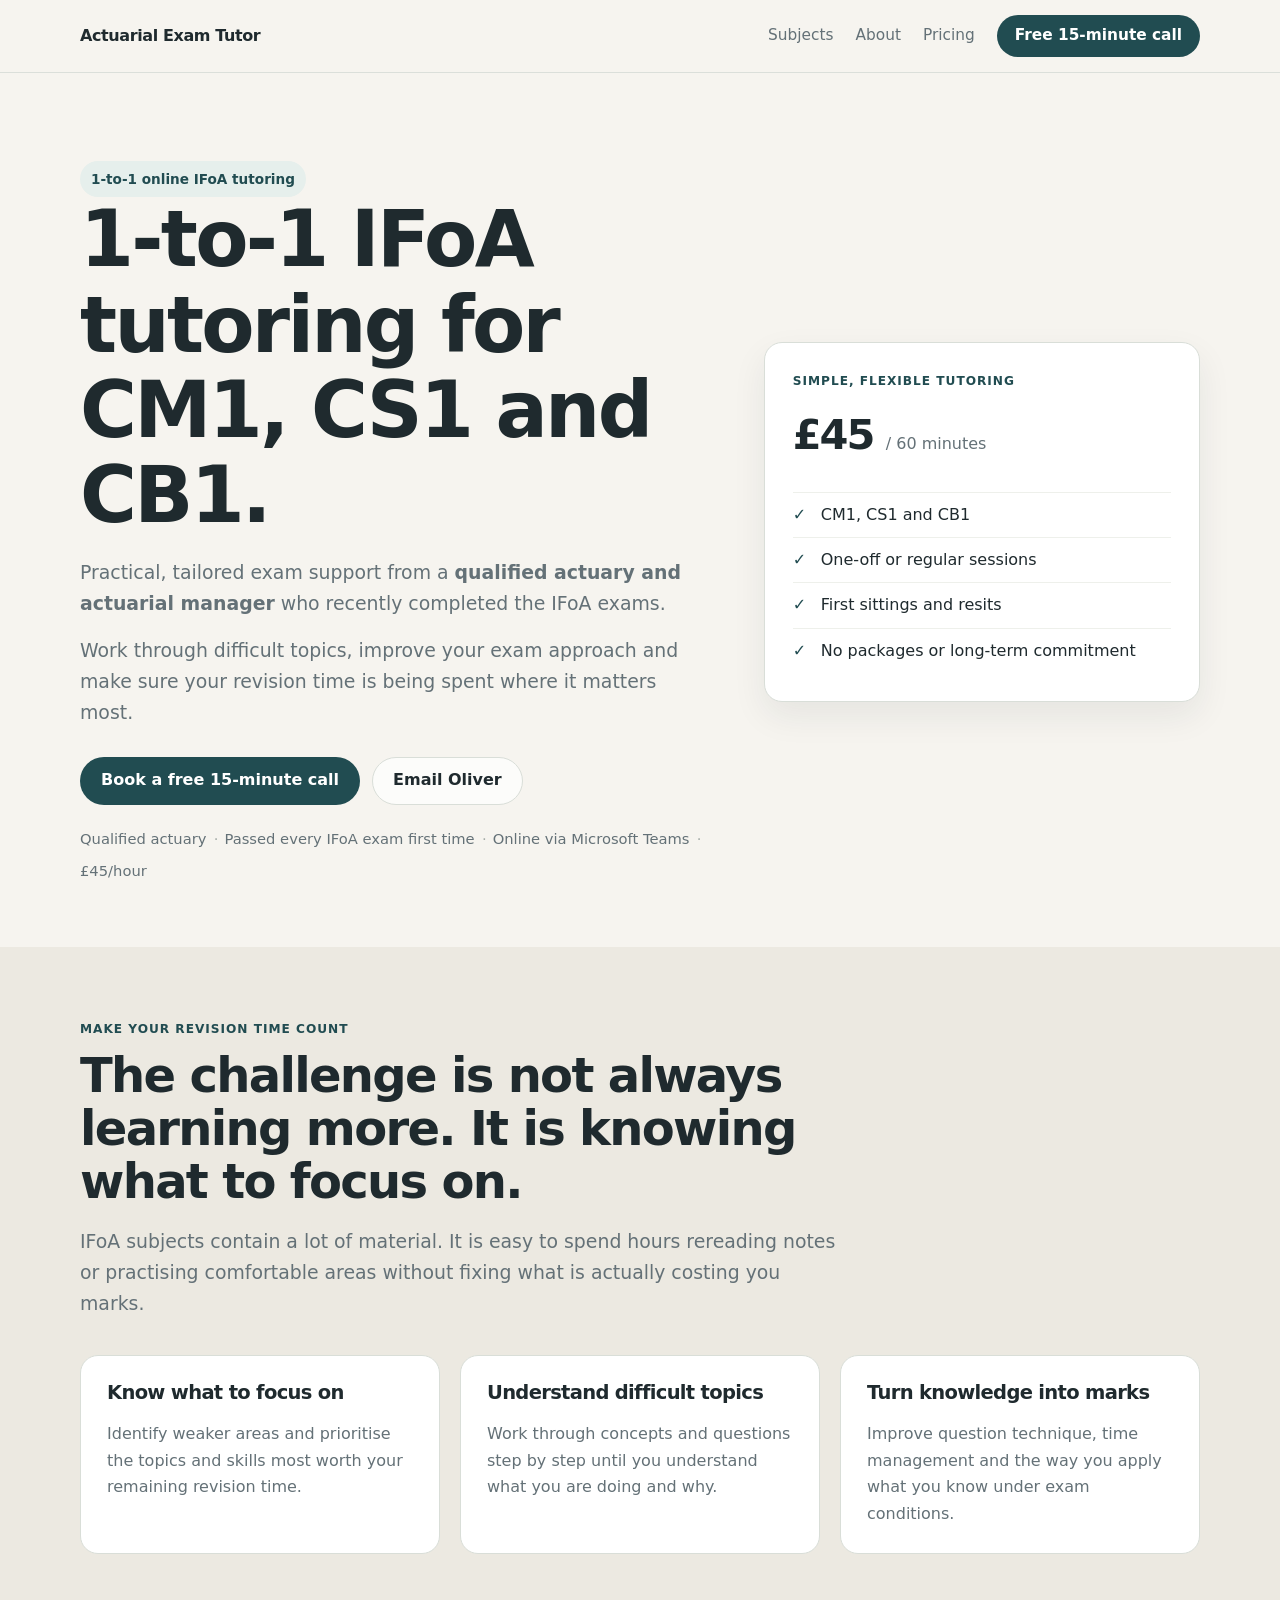
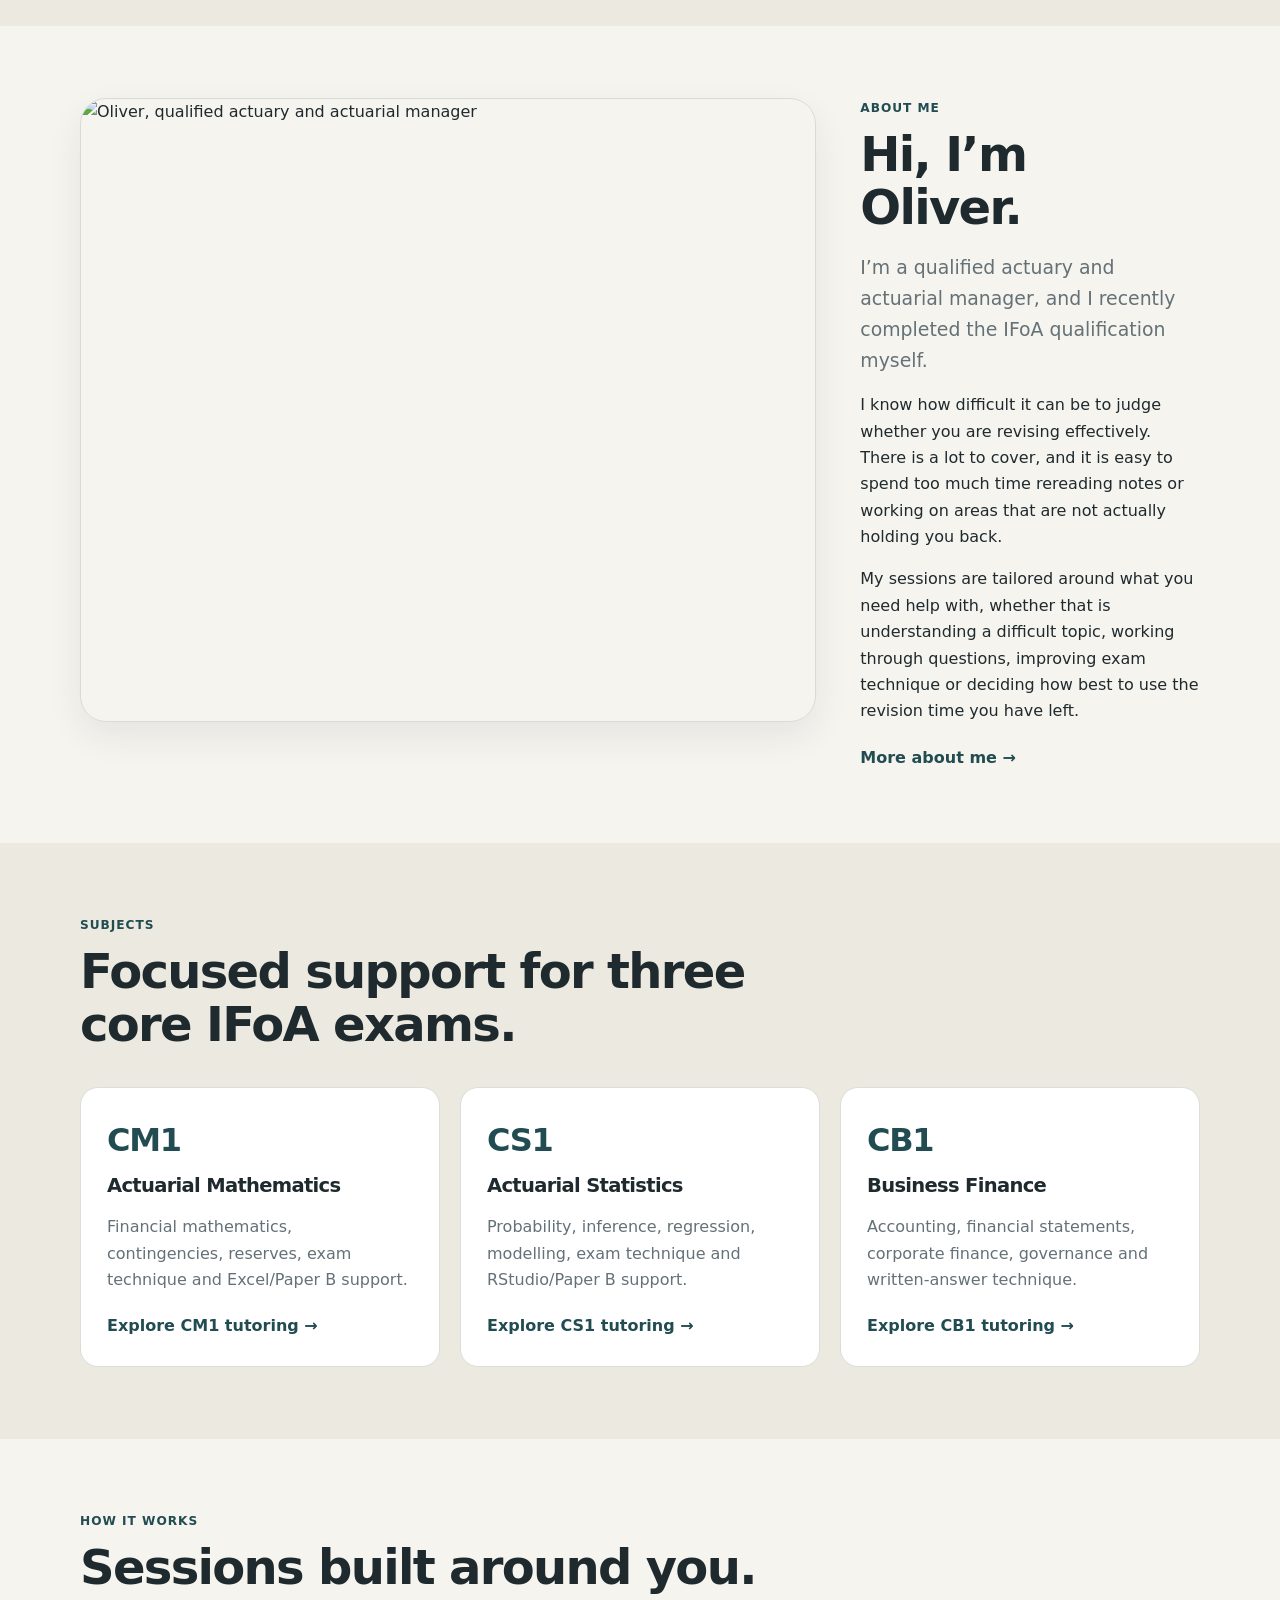
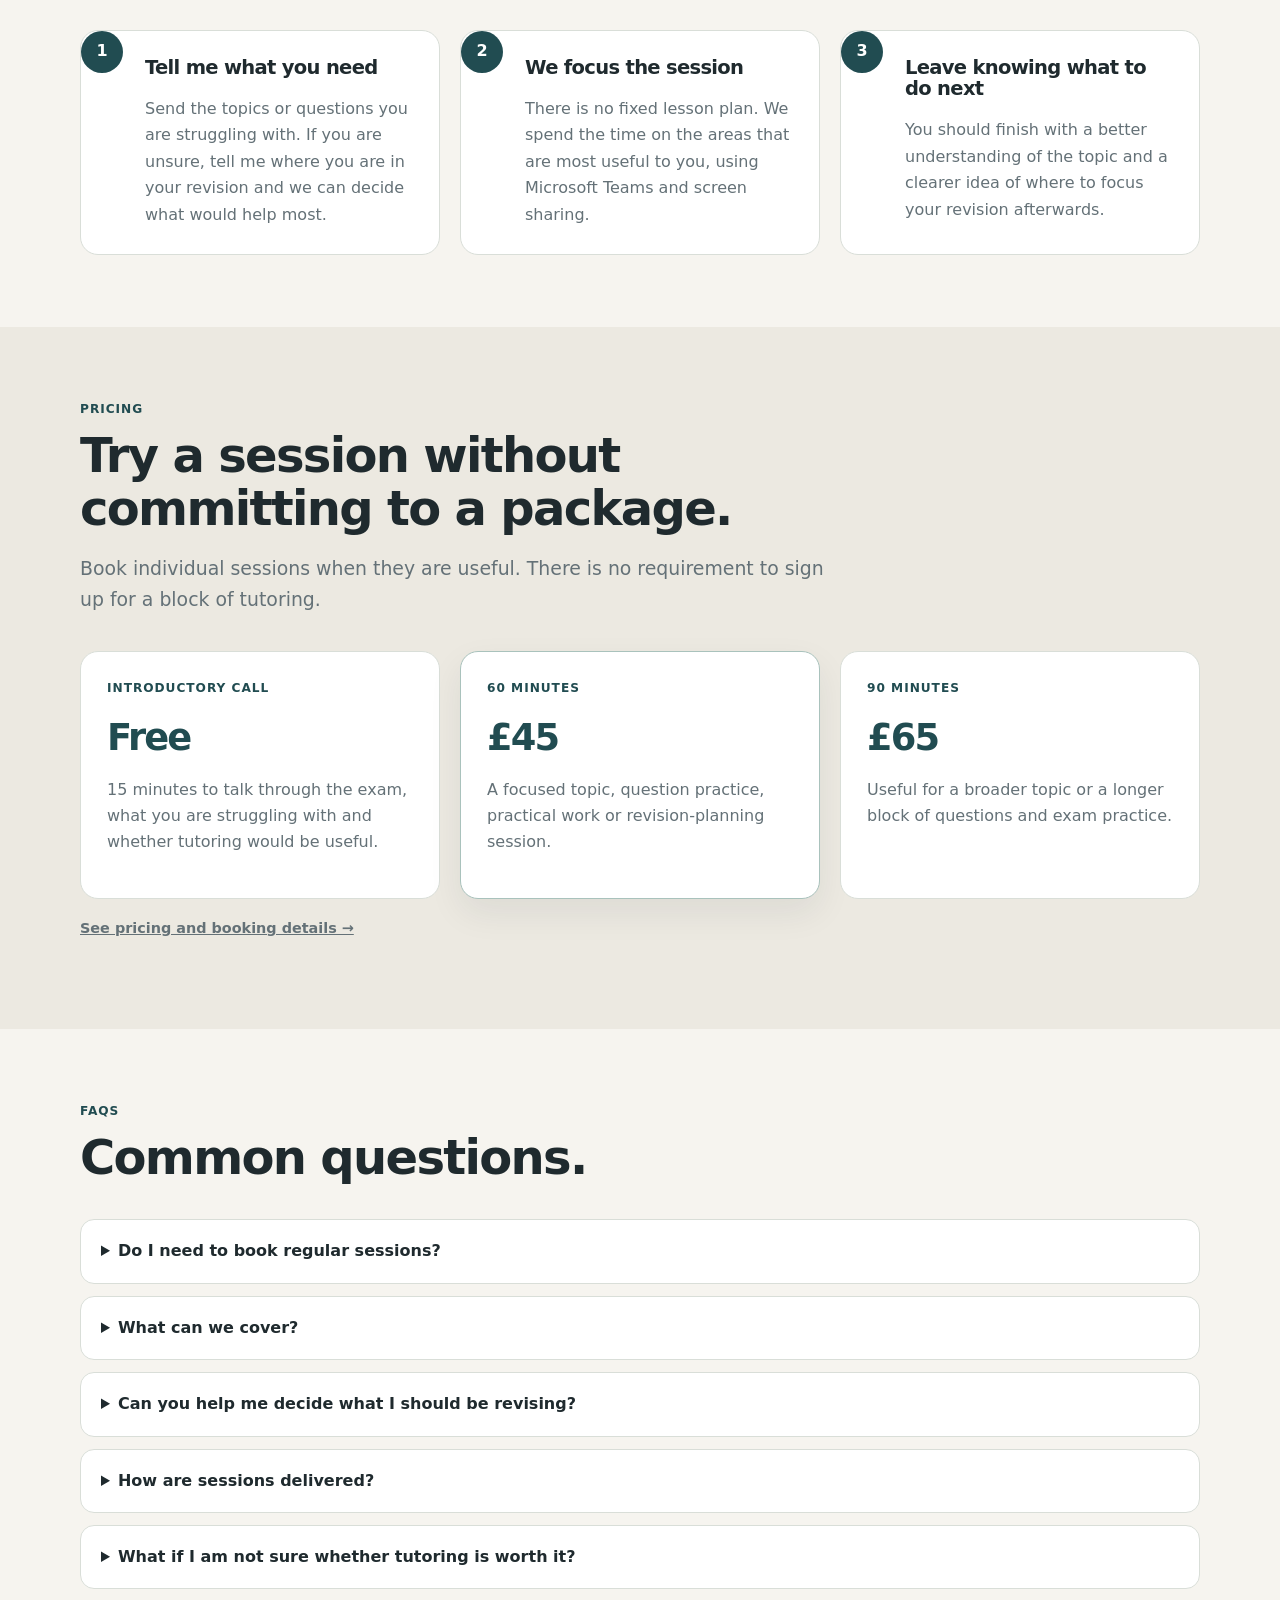
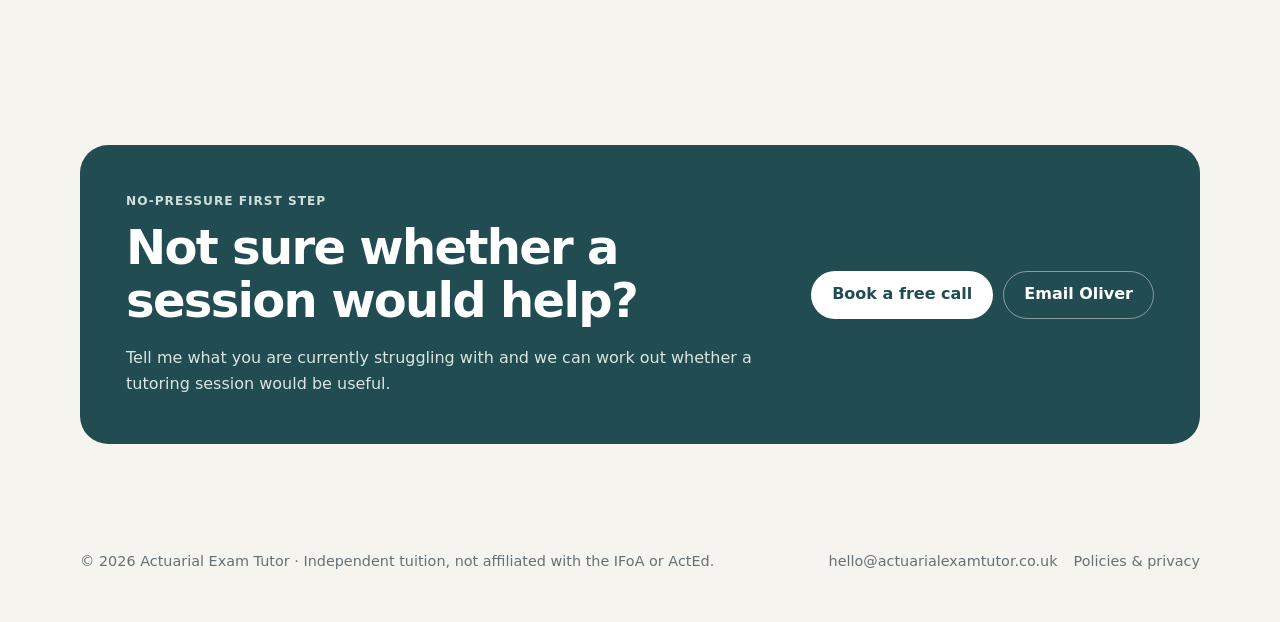
==== index.html @ bda26ada "Add files via upload" ====
<!doctype html>
<html lang="en-GB">
<head>
<meta charset="utf-8">
<meta name="viewport" content="width=device-width, initial-scale=1">
<meta name="robots" content="index,follow">
<meta name="theme-color" content="#214c51">
<link rel="stylesheet" href="styles.css">
<script src="script.js" defer></script>
<title>Actuarial Exam Tutor | CM1, CS1 &amp; CB1 Online Tuition</title>
<meta name="description" content="1-to-1 online IFoA tutoring for CM1, CS1 and CB1 from a qualified actuary and actuarial manager. Tailored revision, exam technique and practical support.">
<link rel="canonical" href="https://actuarialexamtutor.co.uk/">
<meta property="og:type" content="website">
<meta property="og:title" content="Actuarial Exam Tutor | CM1, CS1 &amp; CB1 Online Tuition">
<meta property="og:description" content="1-to-1 online IFoA tutoring for CM1, CS1 and CB1 from a qualified actuary and actuarial manager. Tailored revision, exam technique and practical support.">
<meta property="og:url" content="https://actuarialexamtutor.co.uk/">
<meta property="og:site_name" content="Actuarial Exam Tutor">
<meta property="og:image" content="https://actuarialexamtutor.co.uk/assets/oliver.jpg">
<meta property="og:image:alt" content="Oliver, qualified actuary and actuarial manager">
<meta name="twitter:card" content="summary_large_image">
<script type="application/ld+json">{"@context":"https://schema.org","@type":"Service","name":"Online IFoA actuarial exam tutoring","provider":{"@type":"Person","name":"Oliver","jobTitle":"Qualified actuary and actuarial manager"},"serviceType":"1-to-1 online tutoring for CM1, CS1 and CB1","url":"https://actuarialexamtutor.co.uk/"}</script>
</head><body>
<header class="site-header">
  <div class="container nav">
    <a class="brand" href="index.html">Actuarial Exam Tutor</a>
    <button class="menu-toggle" type="button" aria-expanded="false" aria-controls="primary-navigation">Menu</button>
    <nav class="nav-links" id="primary-navigation" aria-label="Primary navigation">
      <a href="subjects.html">Subjects</a>
      <a href="about.html">About</a>
      <a href="pricing.html">Pricing</a>
      <a class="btn btn-primary btn-small" href="https://cal.com/ollie-pennock-0rkcsl/free-15-minute-actuarial-tutoring-call" target="_blank" rel="noopener">Free 15-minute call</a>
    </nav>
  </div>
</header>
<main>
<section class="hero">
  <div class="container hero-grid">
    <div>
      <span class="eyebrow">1-to-1 online IFoA tutoring</span>
      <h1>1-to-1 IFoA tutoring for CM1, CS1 and CB1.</h1>
      <p class="lede">Practical, tailored exam support from a <strong>qualified actuary and actuarial manager</strong> who recently completed the IFoA exams.</p>
      <p class="lede">Work through difficult topics, improve your exam approach and make sure your revision time is being spent where it matters most.</p>
      <div class="hero-actions">
        <a class="btn btn-primary" href="https://cal.com/ollie-pennock-0rkcsl/free-15-minute-actuarial-tutoring-call" target="_blank" rel="noopener">Book a free 15-minute call</a>
        <a class="btn btn-secondary" href="mailto:hello@actuarialexamtutor.co.uk">Email Oliver</a>
      </div>
      <div class="trust-row" aria-label="Key tutoring details">
        <span>Qualified actuary</span><span>Passed every IFoA exam first time</span><span>Online via Microsoft Teams</span><span>£45/hour</span>
      </div>
    </div>
    <aside class="hero-card">
      <div class="kicker">Simple, flexible tutoring</div>
      <div class="price">£45 <span>/ 60 minutes</span></div>
      <ul class="checks">
        <li>CM1, CS1 and CB1</li>
        <li>One-off or regular sessions</li>
        <li>First sittings and resits</li>
        <li>No packages or long-term commitment</li>
      </ul>
    </aside>
  </div>
</section>

<section class="section alt">
  <div class="container">
    <div class="section-head">
      <div class="kicker">Make your revision time count</div>
      <h2>The challenge is not always learning more. It is knowing what to focus on.</h2>
      <p class="lede">IFoA subjects contain a lot of material. It is easy to spend hours rereading notes or practising comfortable areas without fixing what is actually costing you marks.</p>
    </div>
    <div class="grid-3">
      <div class="card"><h3>Know what to focus on</h3><p>Identify weaker areas and prioritise the topics and skills most worth your remaining revision time.</p></div>
      <div class="card"><h3>Understand difficult topics</h3><p>Work through concepts and questions step by step until you understand what you are doing and why.</p></div>
      <div class="card"><h3>Turn knowledge into marks</h3><p>Improve question technique, time management and the way you apply what you know under exam conditions.</p></div>
    </div>
  </div>
</section>

<section class="section">
  <div class="container about-wrap">
    <div>
      <img class="profile-photo" src="assets/oliver.jpg" alt="Oliver, qualified actuary and actuarial manager" width="908" height="624" loading="lazy">
    </div>
    <div>
      <div class="kicker">About me</div>
      <h2>Hi, I’m Oliver.</h2>
      <p class="lede">I’m a qualified actuary and actuarial manager, and I recently completed the IFoA qualification myself.</p>
      <p>I know how difficult it can be to judge whether you are revising effectively. There is a lot to cover, and it is easy to spend too much time rereading notes or working on areas that are not actually holding you back.</p>
      <p>My sessions are tailored around what you need help with, whether that is understanding a difficult topic, working through questions, improving exam technique or deciding how best to use the revision time you have left.</p>
      <a class="card-link" href="about.html">More about me →</a>
    </div>
  </div>
</section>

<section class="section alt">
  <div class="container">
    <div class="section-head">
      <div class="kicker">Subjects</div>
      <h2>Focused support for three core IFoA exams.</h2>
    </div>
    <div class="grid-3">
      <div class="card"><div class="subject-code">CM1</div><h3>Actuarial Mathematics</h3><p>Financial mathematics, contingencies, reserves, exam technique and Excel/Paper B support.</p><a class="card-link" href="cm1-tutor.html">Explore CM1 tutoring →</a></div>
      <div class="card"><div class="subject-code">CS1</div><h3>Actuarial Statistics</h3><p>Probability, inference, regression, modelling, exam technique and RStudio/Paper B support.</p><a class="card-link" href="cs1-tutor.html">Explore CS1 tutoring →</a></div>
      <div class="card"><div class="subject-code">CB1</div><h3>Business Finance</h3><p>Accounting, financial statements, corporate finance, governance and written-answer technique.</p><a class="card-link" href="cb1-tutor.html">Explore CB1 tutoring →</a></div>
    </div>
  </div>
</section>

<section class="section">
  <div class="container">
    <div class="section-head"><div class="kicker">How it works</div><h2>Sessions built around you.</h2></div>
    <div class="grid-3 steps">
      <div class="card step"><h3>Tell me what you need</h3><p>Send the topics or questions you are struggling with. If you are unsure, tell me where you are in your revision and we can decide what would help most.</p></div>
      <div class="card step"><h3>We focus the session</h3><p>There is no fixed lesson plan. We spend the time on the areas that are most useful to you, using Microsoft Teams and screen sharing.</p></div>
      <div class="card step"><h3>Leave knowing what to do next</h3><p>You should finish with a better understanding of the topic and a clearer idea of where to focus your revision afterwards.</p></div>
    </div>
  </div>
</section>

<section class="section alt">
  <div class="container">
    <div class="section-head"><div class="kicker">Pricing</div><h2>Try a session without committing to a package.</h2><p class="lede">Book individual sessions when they are useful. There is no requirement to sign up for a block of tutoring.</p></div>
    <div class="pricing-grid">
      <div class="price-card"><div class="kicker">Introductory call</div><div class="amount">Free</div><p>15 minutes to talk through the exam, what you are struggling with and whether tutoring would be useful.</p></div>
      <div class="price-card featured"><div class="kicker">60 minutes</div><div class="amount">£45</div><p>A focused topic, question practice, practical work or revision-planning session.</p></div>
      <div class="price-card"><div class="kicker">90 minutes</div><div class="amount">£65</div><p>Useful for a broader topic or a longer block of questions and exam practice.</p></div>
    </div>
    <p class="small" style="margin-top:18px"><a href="pricing.html"><strong>See pricing and booking details →</strong></a></p>
  </div>
</section>

<section class="section">
  <div class="container faq">
    <div class="section-head"><div class="kicker">FAQs</div><h2>Common questions.</h2></div>
    <details><summary>Do I need to book regular sessions?</summary><p>No. You can book a single session, a handful of sessions around particular topics, or more regular support if that is useful.</p></details>
    <details><summary>What can we cover?</summary><p>Anything within CM1, CS1 or CB1, including difficult concepts, questions, practical work, exam technique and deciding how best to use your remaining revision time.</p></details>
    <details><summary>Can you help me decide what I should be revising?</summary><p>Yes. One of the main aims of the tutoring is to make revision more focused. We can identify weaker areas and work out where your remaining time is most likely to make a difference.</p></details>
    <details><summary>How are sessions delivered?</summary><p>Sessions are online using Microsoft Teams with screen sharing. You can send topics or questions in advance so I can prepare around what you need.</p></details>
    <details><summary>What if I am not sure whether tutoring is worth it?</summary><p>Book the free 15-minute call or email me first. There is no obligation to book a paid session afterwards.</p></details>
  </div>
</section>
<section class="section">
  <div class="container">
    <div class="cta">
      <div>
        <div class="kicker" style="color:#cfe0dc">No-pressure first step</div>
        <h2>Not sure whether a session would help?</h2>
        <p>Tell me what you are currently struggling with and we can work out whether a tutoring session would be useful.</p>
      </div>
      <div class="cta-actions">
        <a class="btn" href="https://cal.com/ollie-pennock-0rkcsl/free-15-minute-actuarial-tutoring-call" target="_blank" rel="noopener">Book a free call</a>
        <a class="btn ghost" href="mailto:hello@actuarialexamtutor.co.uk">Email Oliver</a>
      </div>
    </div>
  </div>
</section>
</main>
<footer>
  <div class="container">
    <span>© 2026 Actuarial Exam Tutor · Independent tuition, not affiliated with the IFoA or ActEd.</span>
    <span class="footer-links"><a href="mailto:hello@actuarialexamtutor.co.uk">hello@actuarialexamtutor.co.uk</a><a href="policies.html">Policies & privacy</a></span>
  </div>
</footer>
</body>
</html>
---- styles.css ----
:root{
  --bg:#f6f4ef;
  --surface:#ffffff;
  --ink:#1f2a2e;
  --muted:#647177;
  --accent:#214c51;
  --accent-deep:#173a3f;
  --accent-soft:#e6efec;
  --line:#d9ded8;
  --warm:#b38b62;
  --alt:#ece9e1;
  --max:1120px;
  --radius:18px;
  --shadow:0 14px 34px rgba(25,45,48,.075);
}
*{box-sizing:border-box}
html{scroll-behavior:smooth}
body{margin:0;font-family:Inter,ui-sans-serif,system-ui,-apple-system,BlinkMacSystemFont,"Segoe UI",sans-serif;background:var(--bg);color:var(--ink);line-height:1.65}
img{max-width:100%;display:block}
a{color:inherit}
.container{width:min(var(--max),calc(100% - 40px));margin:0 auto}
.site-header{position:sticky;top:0;z-index:30;background:rgba(246,244,239,.95);backdrop-filter:blur(10px);border-bottom:1px solid rgba(217,222,216,.92)}
.nav{min-height:72px;display:flex;align-items:center;justify-content:space-between;gap:22px;position:relative}
.brand{font-weight:850;text-decoration:none;letter-spacing:-.025em;white-space:nowrap}
.nav-links{display:flex;align-items:center;gap:22px}
.nav-links a{color:var(--muted);text-decoration:none;font-size:.96rem}
.nav-links a:hover,.nav-links a[aria-current="page"]{color:var(--ink)}
.menu-toggle{display:none;border:1px solid var(--line);background:rgba(255,255,255,.8);border-radius:999px;padding:9px 13px;font:inherit;font-weight:750;color:var(--ink);cursor:pointer}
.btn{display:inline-flex;align-items:center;justify-content:center;min-height:48px;padding:0 20px;border-radius:999px;text-decoration:none;font-weight:780;border:1px solid transparent;transition:background .15s ease,border-color .15s ease,transform .15s ease}
.btn:hover{transform:translateY(-1px)}
.btn-primary{background:var(--accent);color:#fff!important;-webkit-text-fill-color:#fff}
.btn-primary:hover{background:var(--accent-deep)}
.btn-secondary{border-color:var(--line);background:rgba(255,255,255,.72)}
.btn-secondary:hover{background:#fff;border-color:#c7cfca}
.btn-small{min-height:42px;padding:0 17px;font-size:.92rem}
.hero{padding:88px 0 64px}
.hero-grid{display:grid;grid-template-columns:1.18fr .82fr;gap:56px;align-items:center}
.eyebrow{display:inline-flex;padding:7px 11px;border-radius:999px;background:var(--accent-soft);color:var(--accent);font-weight:780;font-size:.85rem}
h1,h2,h3{line-height:1.1;letter-spacing:-.035em;margin:0 0 18px}
h1{font-size:clamp(2.75rem,6.6vw,4.85rem);max-width:13ch}
h2{font-size:clamp(2rem,4vw,3rem)}
h3{font-size:1.22rem}
p{margin:0 0 16px}
.lede{font-size:1.18rem;color:var(--muted);max-width:760px}
.hero-actions{display:flex;gap:12px;flex-wrap:wrap;margin:28px 0 0}
.trust-row{display:flex;gap:8px 18px;flex-wrap:wrap;margin-top:22px;color:var(--muted);font-size:.92rem}
.trust-row span{position:relative}
.trust-row span:not(:last-child)::after{content:"·";position:absolute;right:-12px;color:#a5aca8}
.hero-card{background:var(--surface);border:1px solid var(--line);border-radius:var(--radius);padding:28px;box-shadow:var(--shadow)}
.price{font-size:2.6rem;font-weight:850;letter-spacing:-.05em}
.price span{font-size:1rem;color:var(--muted);font-weight:500;letter-spacing:0}
.checks{list-style:none;padding:0;margin:22px 0 0}
.checks li{padding:9px 0 9px 28px;position:relative;border-top:1px solid #eef0eb}
.checks li:before{content:"✓";position:absolute;left:0;color:var(--accent);font-weight:850}
.section{padding:72px 0}
.section.alt{background:var(--alt)}
.section-head{max-width:790px;margin-bottom:36px}
.kicker{color:var(--accent);font-weight:850;text-transform:uppercase;letter-spacing:.08em;font-size:.76rem;margin-bottom:10px}
.grid-3{display:grid;grid-template-columns:repeat(3,1fr);gap:20px}
.grid-2{display:grid;grid-template-columns:repeat(2,1fr);gap:22px}
.card{background:var(--surface);border:1px solid var(--line);border-radius:var(--radius);padding:26px}
.card p{color:var(--muted)}
.card p:last-child{margin-bottom:0}
.card-link{display:inline-block;margin-top:4px;color:var(--accent);font-weight:780;text-decoration:none}
.subject-code{font-size:2rem;font-weight:850;letter-spacing:-.04em;color:var(--accent);margin-bottom:8px}
.steps{counter-reset:step}
.step{position:relative;padding-left:64px}
.step:before{counter-increment:step;content:counter(step);position:absolute;left:0;top:0;width:42px;height:42px;border-radius:50%;display:grid;place-items:center;background:var(--accent);color:white;font-weight:850}
.about-wrap{display:grid;grid-template-columns:.7fr 1.3fr;gap:44px;align-items:start}
.profile-photo{width:100%;border-radius:26px;box-shadow:var(--shadow);border:1px solid rgba(33,76,81,.14);aspect-ratio:1.18/1;object-fit:cover;object-position:50% 42%}
.photo-caption{font-size:.82rem;color:var(--muted);margin-top:10px}
.soft-box{background:var(--accent-soft);border:1px solid #d5e3df;border-radius:var(--radius);padding:24px}
.note{border-left:4px solid var(--warm);padding:14px 18px;background:#fffaf4;border-radius:0 12px 12px 0}
.list-clean{padding-left:1.1rem}
.list-clean li{margin:.45rem 0}
.inline-links{display:flex;gap:16px;flex-wrap:wrap;margin-top:18px}
.inline-links a{font-weight:780;color:var(--accent);text-decoration:none}
.results-grid{display:grid;grid-template-columns:repeat(3,1fr);gap:14px;margin:24px 0}
.result-card{background:#fff;border:1px solid var(--line);border-radius:15px;padding:18px;text-align:center}
.result-card strong{display:block;font-size:2rem;letter-spacing:-.04em;color:var(--accent)}
.result-card span{color:var(--muted);font-size:.9rem}
.resource-box{display:grid;grid-template-columns:1.25fr .75fr;gap:28px;align-items:center;background:var(--accent-soft);border:1px solid #d1e1dc;border-radius:24px;padding:32px}
.resource-meta{color:var(--muted);font-size:.9rem;margin-top:12px}
.resource-points{margin:0;padding-left:1.1rem;color:var(--muted)}
.resource-points li{margin:.45rem 0}
.faq details{background:var(--surface);border:1px solid var(--line);border-radius:14px;padding:18px 20px;margin:12px 0}
.faq summary{cursor:pointer;font-weight:780}
.faq p{color:var(--muted);margin:12px 0 0}
.page-hero{padding:72px 0 40px}
.page-hero h1{font-size:clamp(2.55rem,6vw,4.45rem);max-width:16ch}
.content-narrow{max-width:790px}
.subject-topics{display:grid;grid-template-columns:repeat(2,1fr);gap:14px}
.topic{background:#fff;border:1px solid var(--line);border-radius:14px;padding:18px}
.topic strong{display:block;margin-bottom:5px;color:var(--accent-deep)}
.topic span{color:var(--muted);font-size:.94rem}
.table{width:100%;border-collapse:collapse;background:white;border-radius:14px;overflow:hidden;border:1px solid var(--line)}
.table th,.table td{padding:16px 18px;text-align:left;border-bottom:1px solid var(--line);vertical-align:top}
.table th{background:#f1f4f1}
.table tr:last-child td{border-bottom:0}
.pricing-grid{display:grid;grid-template-columns:repeat(3,1fr);gap:20px}
.price-card{background:#fff;border:1px solid var(--line);border-radius:var(--radius);padding:26px}
.price-card.featured{border-color:#a9c2bc;box-shadow:var(--shadow)}
.price-card .amount{font-size:2.3rem;font-weight:850;letter-spacing:-.05em;color:var(--accent);margin:8px 0}
.price-card p{color:var(--muted)}
.policy-section{padding:26px 0;border-top:1px solid var(--line)}
.policy-section:first-of-type{border-top:0}
.small{font-size:.9rem;color:var(--muted)}
.cta{background:var(--accent);color:white;border-radius:28px;padding:46px;display:flex;justify-content:space-between;align-items:center;gap:24px}
.cta p{color:#d9e5e2;margin-bottom:0}
.cta .btn{background:white;color:var(--accent)!important;-webkit-text-fill-color:var(--accent)}
.cta-actions{display:flex;gap:10px;flex-wrap:wrap;flex-shrink:0}
.cta .btn.ghost{background:transparent;border-color:rgba(255,255,255,.45);color:white!important;-webkit-text-fill-color:white}
footer{padding:34px 0 48px;color:var(--muted);font-size:.9rem}
footer .container{display:flex;justify-content:space-between;gap:18px;flex-wrap:wrap;align-items:center}
.footer-links{display:flex;gap:16px;flex-wrap:wrap}
.footer-links a{text-decoration:none}
.footer-links a:hover{color:var(--ink)}
@media(max-width:900px){
  .hero-grid,.about-wrap,.resource-box{grid-template-columns:1fr}
  .profile-photo{max-width:620px}
  .pricing-grid{grid-template-columns:1fr}
}
@media(max-width:820px){
  .container{width:min(var(--max),calc(100% - 28px))}
  .nav{min-height:66px}
  .menu-toggle{display:inline-flex}
  .nav-links{display:none;position:absolute;left:0;right:0;top:66px;background:var(--bg);border:1px solid var(--line);border-radius:16px;padding:14px;box-shadow:var(--shadow);align-items:stretch;flex-direction:column;gap:3px}
  .nav-links.open{display:flex}
  .nav-links a{padding:11px 12px;border-radius:10px}
  .nav-links .btn{margin-top:5px}
  .hero{padding:60px 0 48px}
  .section{padding:58px 0}
  .grid-3,.grid-2,.subject-topics,.results-grid{grid-template-columns:1fr}
  .hero-card{max-width:580px}
  .cta{align-items:flex-start;flex-direction:column;padding:32px}
  .cta-actions{width:100%}
  .cta-actions .btn{flex:1}
  .trust-row span:not(:last-child)::after{display:none}
  .trust-row{gap:8px 12px}
  h1{max-width:14ch}
  .table,.table thead,.table tbody,.table th,.table td,.table tr{display:block}
  .table thead{display:none}
  .table tr{border-bottom:1px solid var(--line);padding:10px 0}
  .table td{border:0;padding:7px 16px}
}
@media(max-width:520px){
  .brand{font-size:.95rem}
  .hero-actions,.cta-actions{flex-direction:column}
  .hero-actions .btn,.cta-actions .btn{width:100%}
  .resource-box{padding:24px}
}
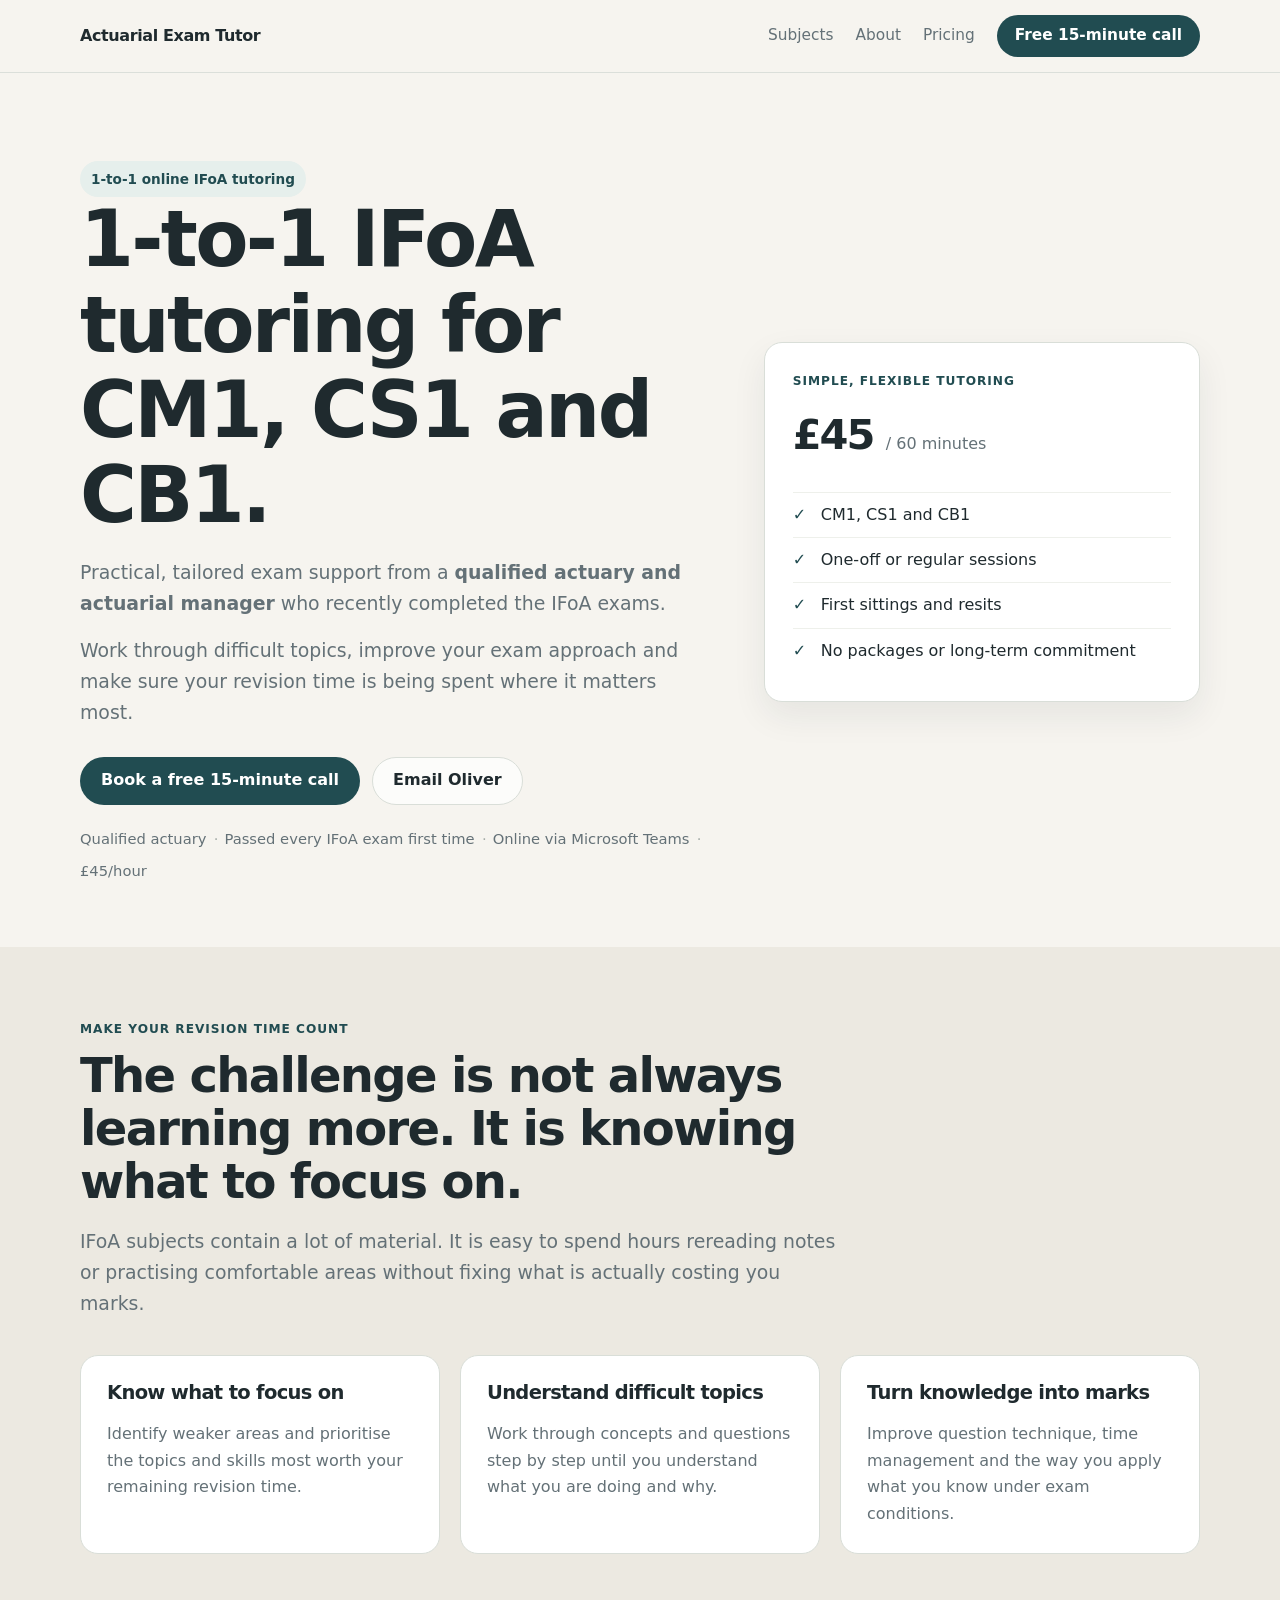
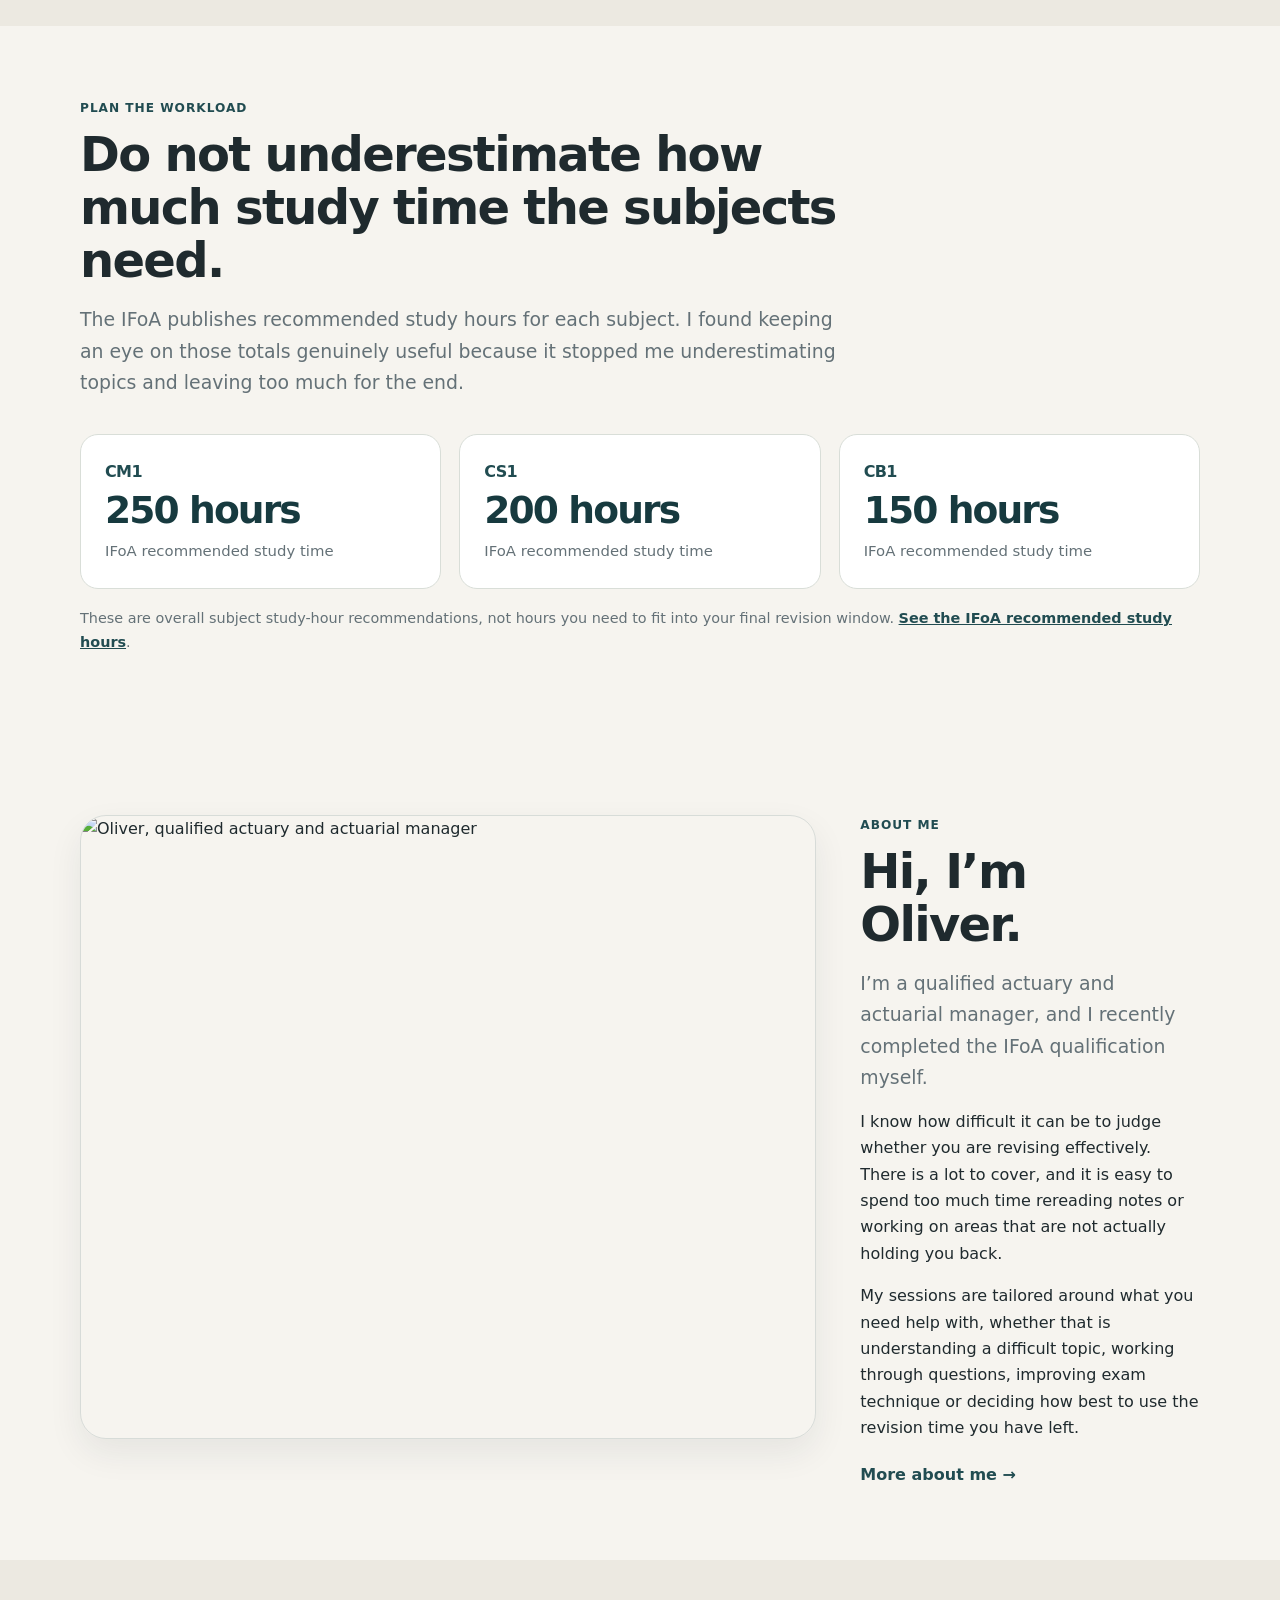
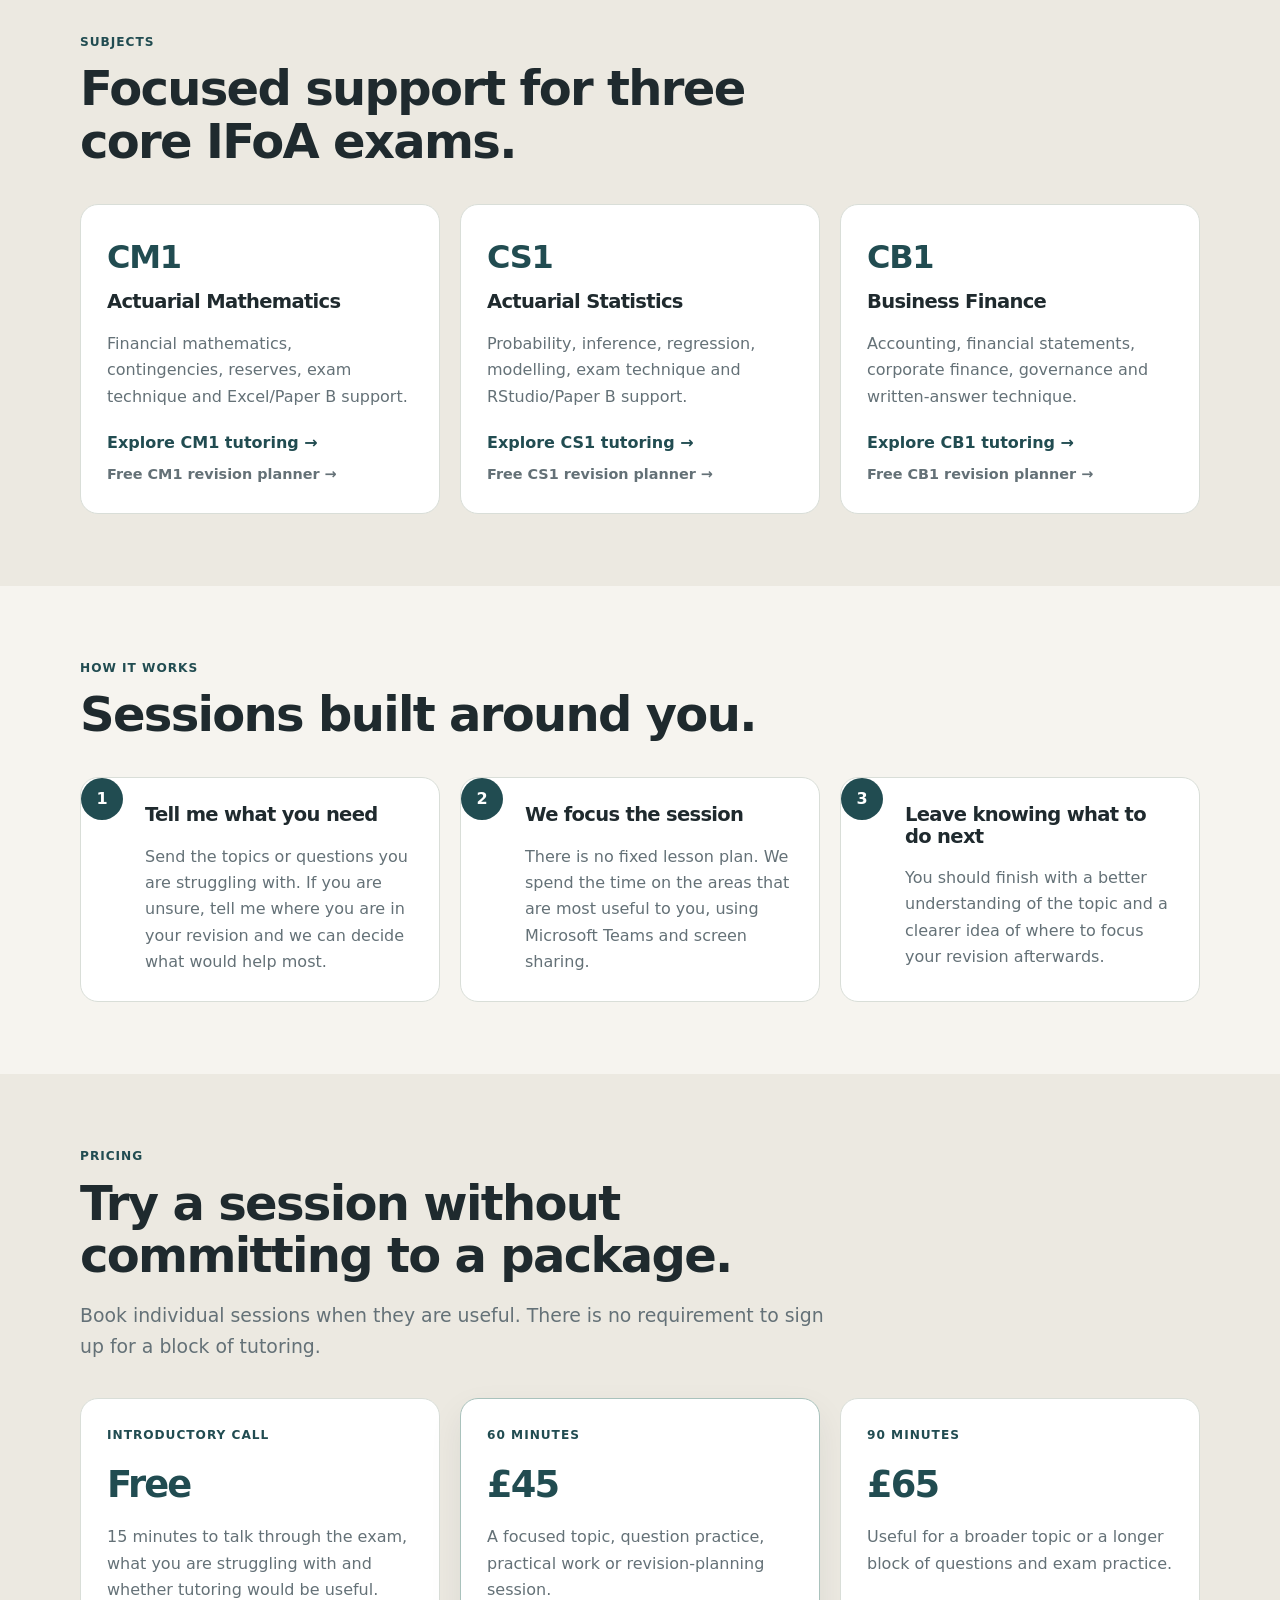
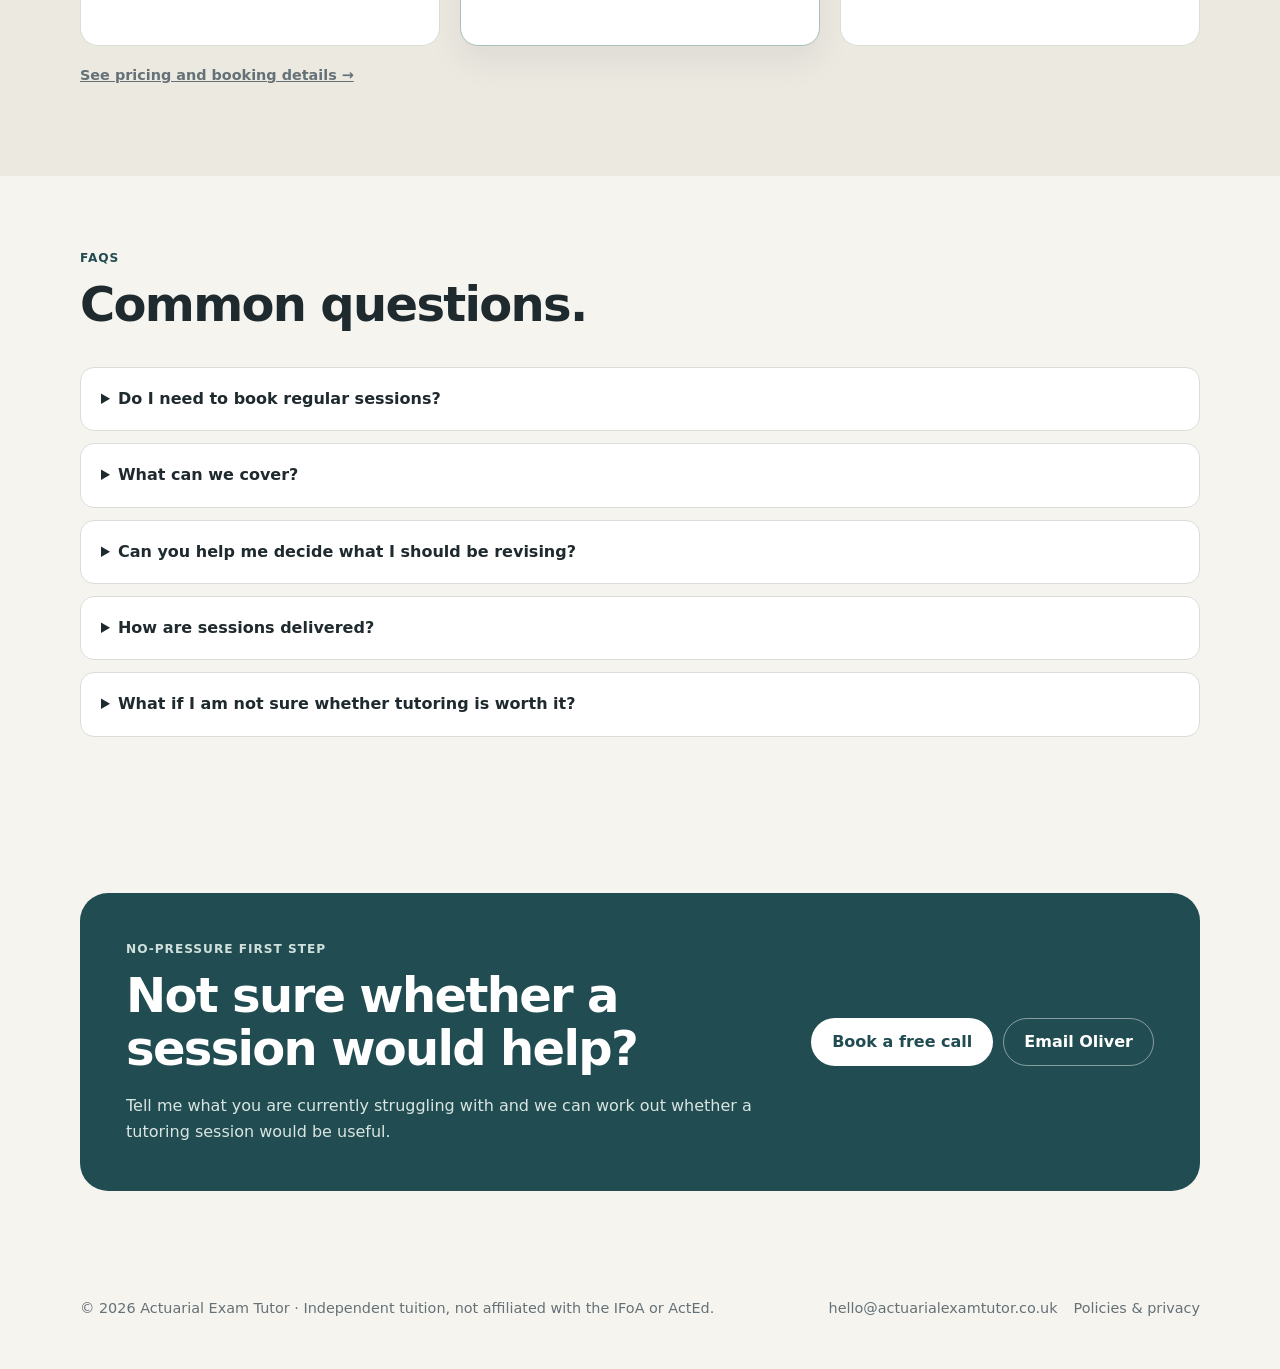
==== commit f86b56ef: "Add files via upload" ====
--- a/index.html
+++ b/index.html
@@ -5,6 +5,7 @@
 <meta name="viewport" content="width=device-width, initial-scale=1">
 <meta name="robots" content="index,follow">
 <meta name="theme-color" content="#214c51">
+<link rel="icon" href="assets/favicon.svg" type="image/svg+xml">
 <link rel="stylesheet" href="styles.css">
 <script src="script.js" defer></script>
 <title>Actuarial Exam Tutor | CM1, CS1 &amp; CB1 Online Tuition</title>
@@ -76,6 +77,23 @@
   </div>
 </section>
 
+
+<section class="section study-hours-section">
+  <div class="container">
+    <div class="section-head">
+      <div class="kicker">Plan the workload</div>
+      <h2>Do not underestimate how much study time the subjects need.</h2>
+      <p class="lede">The IFoA publishes recommended study hours for each subject. I found keeping an eye on those totals genuinely useful because it stopped me underestimating topics and leaving too much for the end.</p>
+    </div>
+    <div class="study-hours-grid">
+      <div class="study-stat"><span class="subject-code">CM1</span><strong>250 hours</strong><span>IFoA recommended study time</span></div>
+      <div class="study-stat"><span class="subject-code">CS1</span><strong>200 hours</strong><span>IFoA recommended study time</span></div>
+      <div class="study-stat"><span class="subject-code">CB1</span><strong>150 hours</strong><span>IFoA recommended study time</span></div>
+    </div>
+    <p class="source-note">These are overall subject study-hour recommendations, not hours you need to fit into your final revision window. <a href="https://actuaries.org.uk/curriculum/#recommended-study-hours" target="_blank" rel="noopener">See the IFoA recommended study hours</a>.</p>
+  </div>
+</section>
+
 <section class="section">
   <div class="container about-wrap">
     <div>
@@ -99,9 +117,9 @@
       <h2>Focused support for three core IFoA exams.</h2>
     </div>
     <div class="grid-3">
-      <div class="card"><div class="subject-code">CM1</div><h3>Actuarial Mathematics</h3><p>Financial mathematics, contingencies, reserves, exam technique and Excel/Paper B support.</p><a class="card-link" href="cm1-tutor.html">Explore CM1 tutoring →</a></div>
-      <div class="card"><div class="subject-code">CS1</div><h3>Actuarial Statistics</h3><p>Probability, inference, regression, modelling, exam technique and RStudio/Paper B support.</p><a class="card-link" href="cs1-tutor.html">Explore CS1 tutoring →</a></div>
-      <div class="card"><div class="subject-code">CB1</div><h3>Business Finance</h3><p>Accounting, financial statements, corporate finance, governance and written-answer technique.</p><a class="card-link" href="cb1-tutor.html">Explore CB1 tutoring →</a></div>
+      <div class="card"><div class="subject-code">CM1</div><h3>Actuarial Mathematics</h3><p>Financial mathematics, contingencies, reserves, exam technique and Excel/Paper B support.</p><a class="card-link" href="cm1-tutor.html">Explore CM1 tutoring →</a><a class="resource-link" href="cm1-revision-planner.html">Free CM1 revision planner →</a></div>
+      <div class="card"><div class="subject-code">CS1</div><h3>Actuarial Statistics</h3><p>Probability, inference, regression, modelling, exam technique and RStudio/Paper B support.</p><a class="card-link" href="cs1-tutor.html">Explore CS1 tutoring →</a><a class="resource-link" href="cs1-revision-planner.html">Free CS1 revision planner →</a></div>
+      <div class="card"><div class="subject-code">CB1</div><h3>Business Finance</h3><p>Accounting, financial statements, corporate finance, governance and written-answer technique.</p><a class="card-link" href="cb1-tutor.html">Explore CB1 tutoring →</a><a class="resource-link" href="cb1-revision-planner.html">Free CB1 revision planner →</a></div>
     </div>
   </div>
 </section>
--- a/styles.css
+++ b/styles.css
@@ -149,3 +149,18 @@
   .hero-actions .btn,.cta-actions .btn{width:100%}
   .resource-box{padding:24px}
 }
+
+
+.resource-link{display:block;margin-top:7px;color:var(--muted);font-size:.9rem;font-weight:700;text-decoration:none}
+.resource-link:hover{color:var(--accent)}
+.study-hours-grid{display:grid;grid-template-columns:repeat(3,1fr);gap:18px}
+.study-stat{background:var(--surface);border:1px solid var(--line);border-radius:var(--radius);padding:24px}
+.study-stat .subject-code{display:block;font-size:1rem;margin-bottom:7px}
+.study-stat strong{display:block;font-size:2.35rem;line-height:1;letter-spacing:-.05em;color:var(--accent-deep);margin-bottom:8px}
+.study-stat>span:last-child{color:var(--muted);font-size:.93rem}
+.source-note{margin-top:18px;color:var(--muted);font-size:.9rem}
+.source-note a{color:var(--accent);font-weight:700}
+.number-list{padding-left:1.25rem;margin:0}
+.number-list li{margin:0 0 16px;padding-left:4px;color:var(--muted)}
+.number-list strong{color:var(--ink)}
+@media(max-width:820px){.study-hours-grid{grid-template-columns:1fr}}
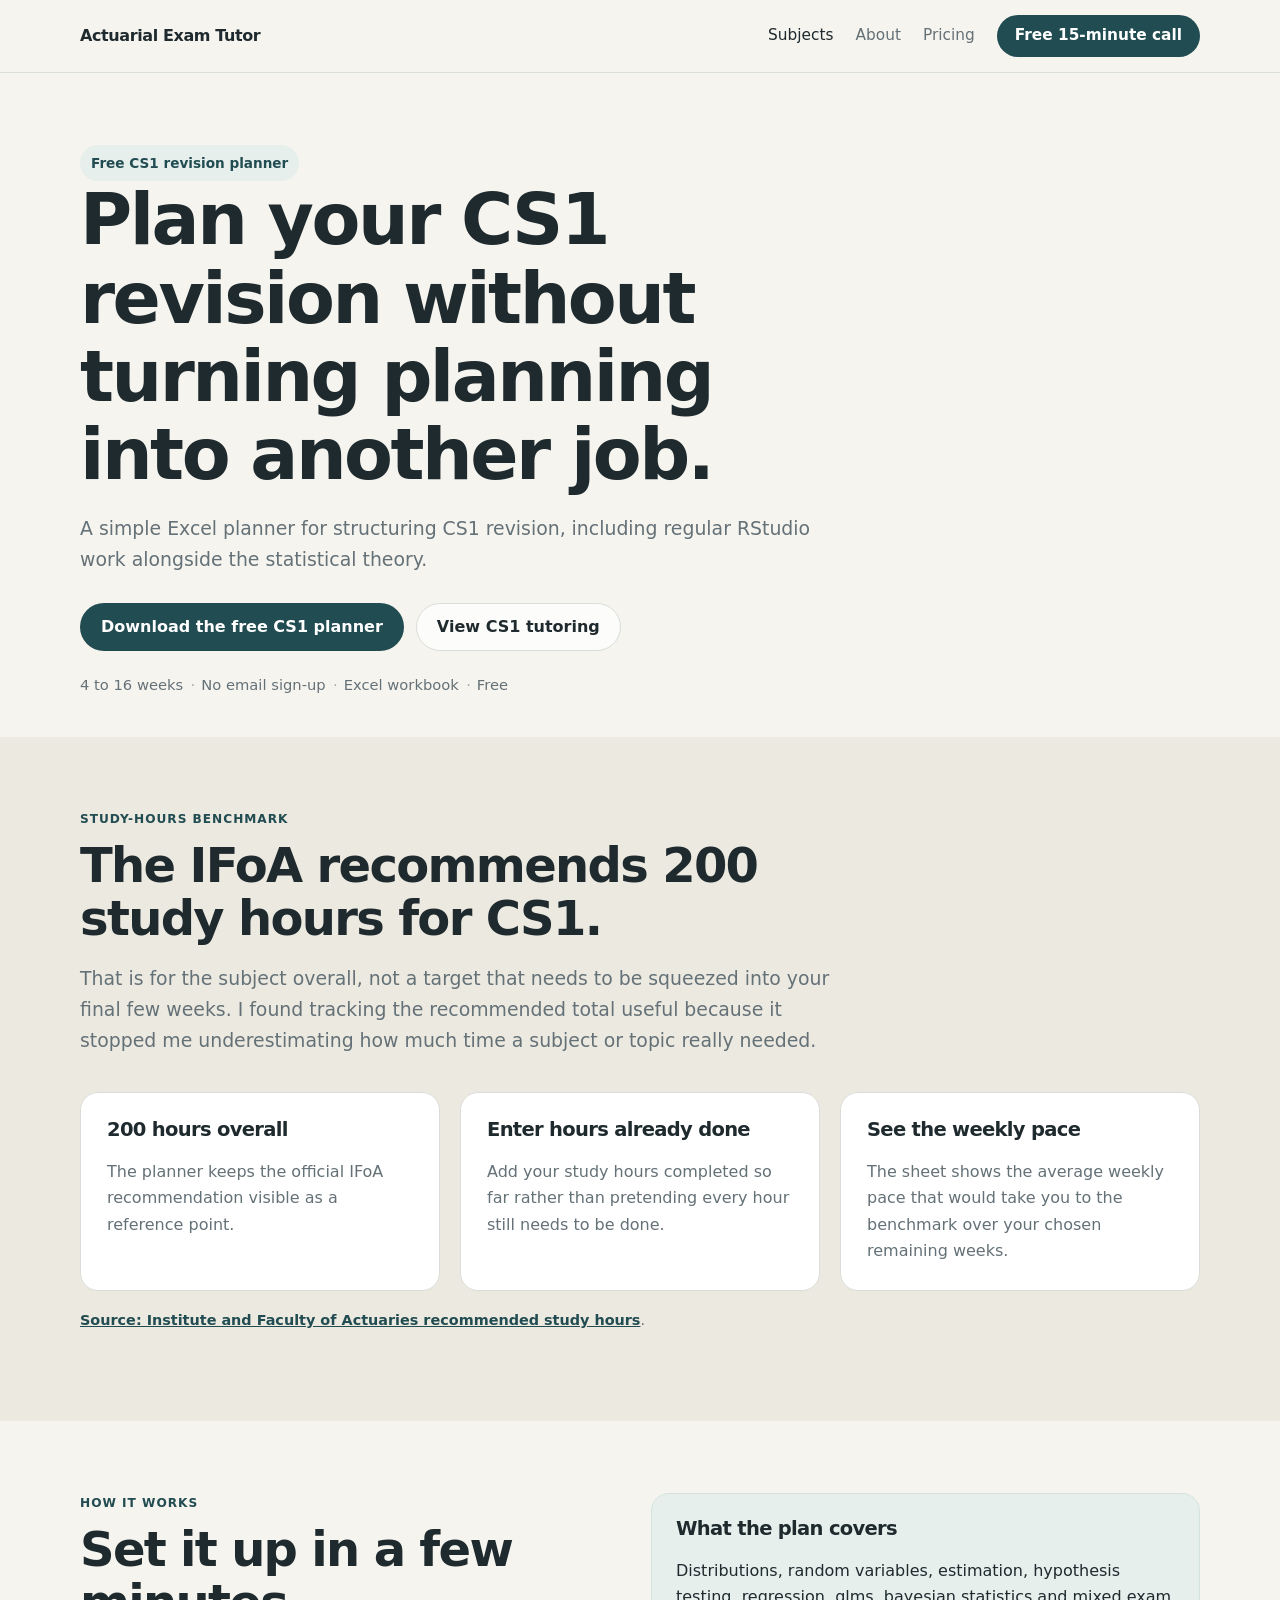
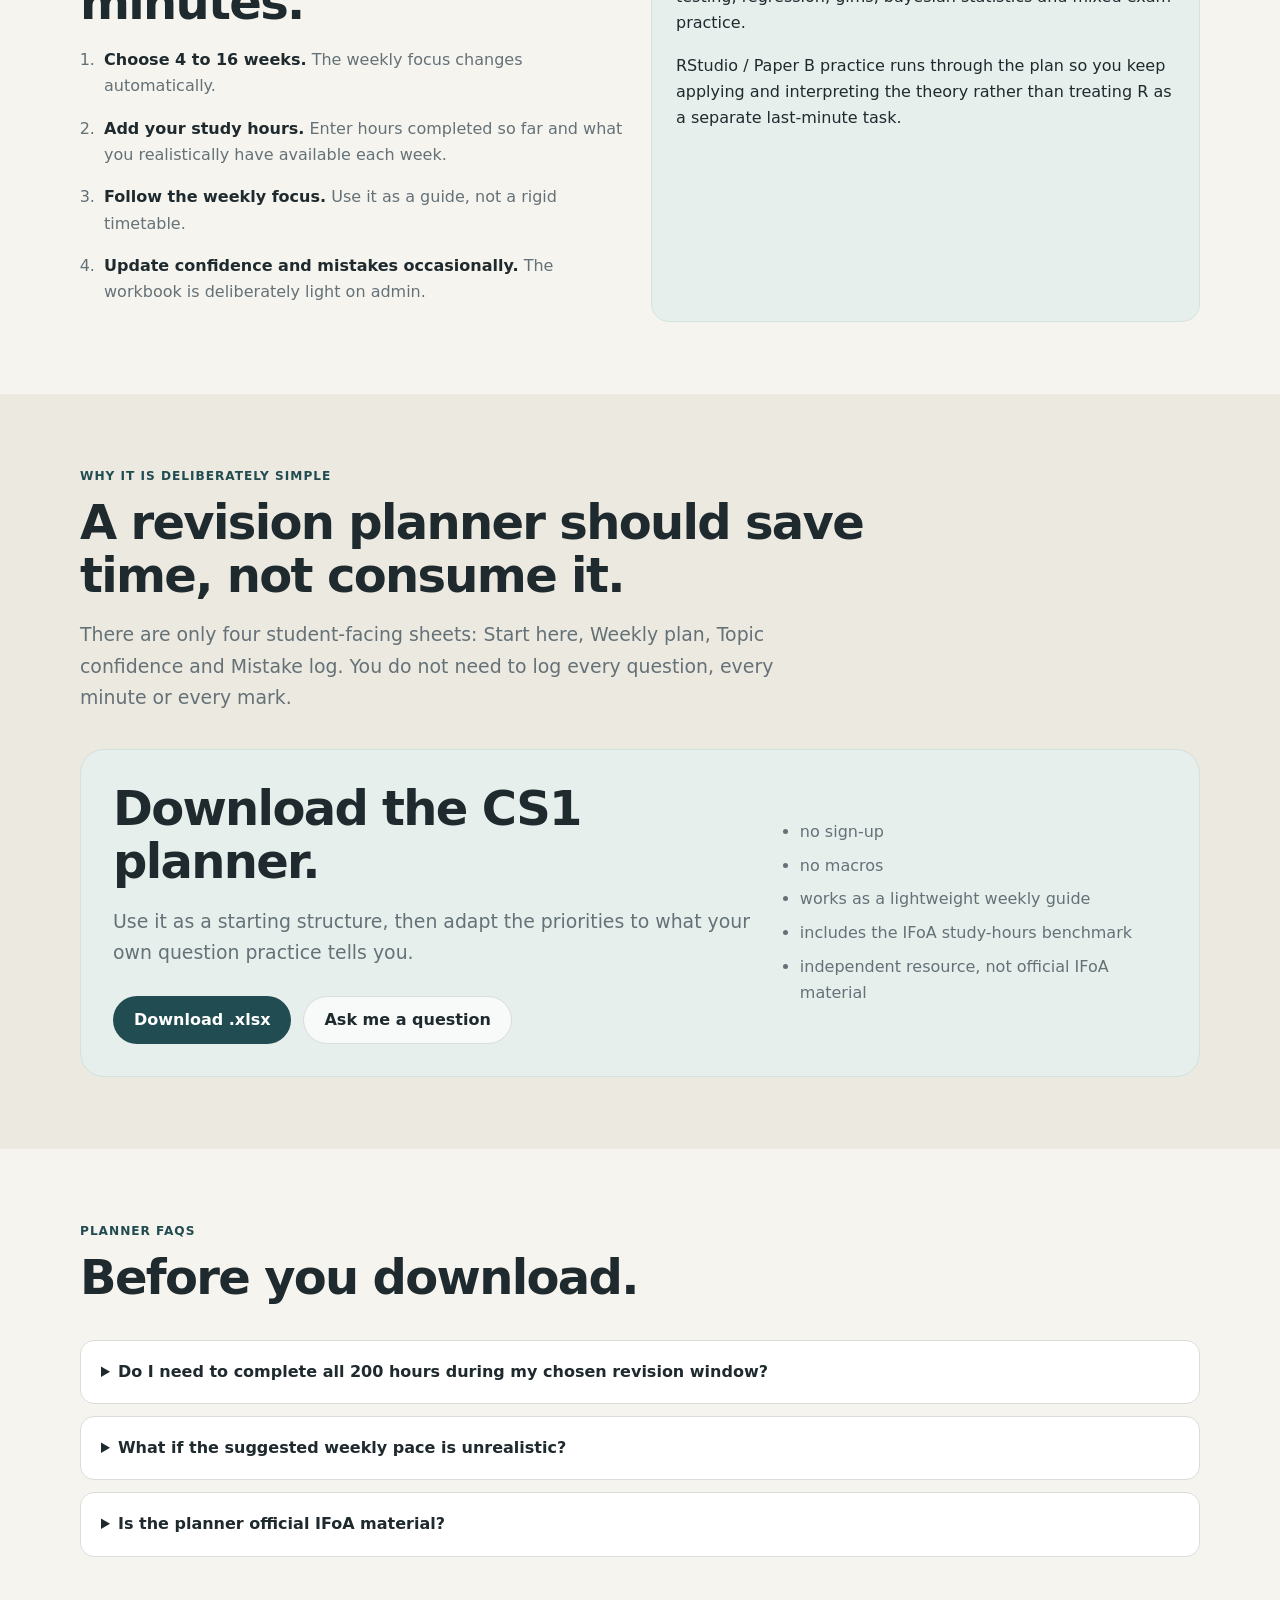
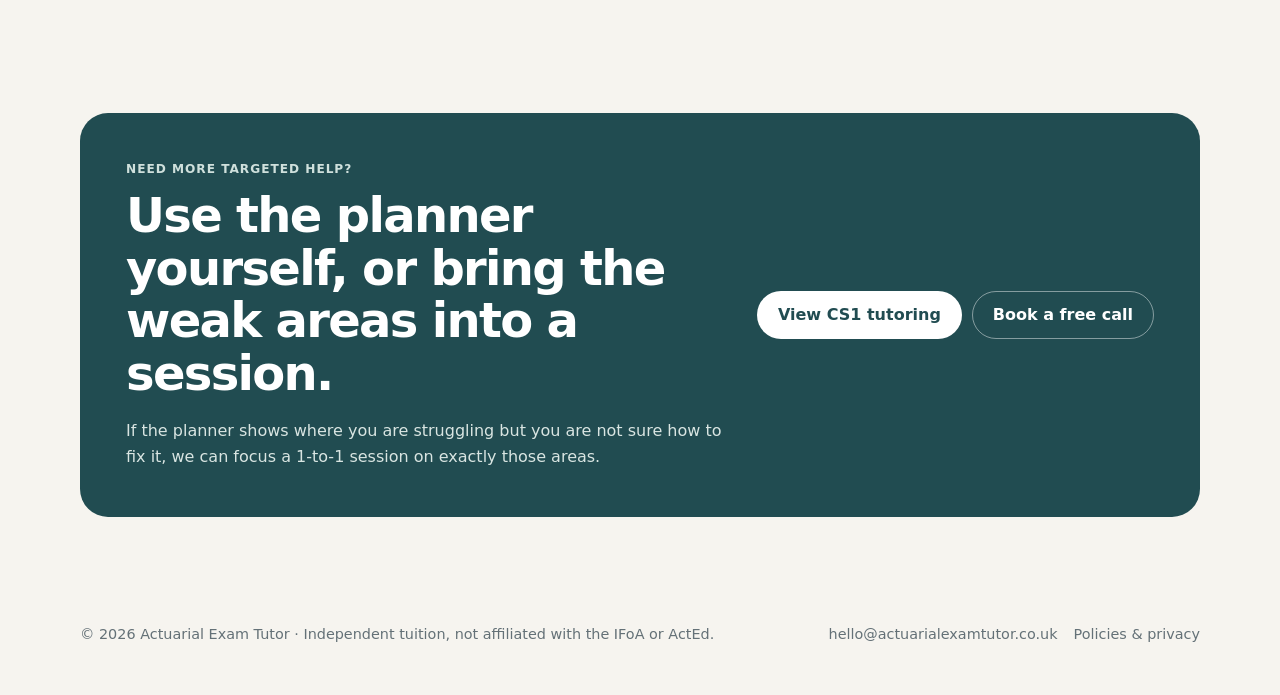
==== commit bead07dd: "Add files via upload" ====
--- a/index.html
+++ b/index.html
@@ -8,25 +8,26 @@
 <link rel="icon" href="assets/favicon.svg" type="image/svg+xml">
 <link rel="stylesheet" href="styles.css">
 <script src="script.js" defer></script>
-<title>Actuarial Exam Tutor | CM1, CS1 &amp; CB1 Online Tuition</title>
-<meta name="description" content="1-to-1 online IFoA tutoring for CM1, CS1 and CB1 from a qualified actuary and actuarial manager. Tailored revision, exam technique and practical support.">
-<link rel="canonical" href="https://actuarialexamtutor.co.uk/">
+<title>Free CS1 Revision Planner | Flexible IFoA Study Plan</title>
+<meta name="description" content="Download a free flexible CS1 revision planner. Choose 4 to 16 weeks, track the IFoA 200-hour study benchmark and keep RStudio/Paper B practice consistent.">
+<link rel="canonical" href="https://actuarialexamtutor.co.uk/cs1-revision-planner.html">
 <meta property="og:type" content="website">
-<meta property="og:title" content="Actuarial Exam Tutor | CM1, CS1 &amp; CB1 Online Tuition">
-<meta property="og:description" content="1-to-1 online IFoA tutoring for CM1, CS1 and CB1 from a qualified actuary and actuarial manager. Tailored revision, exam technique and practical support.">
-<meta property="og:url" content="https://actuarialexamtutor.co.uk/">
+<meta property="og:title" content="Free CS1 Revision Planner | Flexible IFoA Study Plan">
+<meta property="og:description" content="Download a free flexible CS1 revision planner. Choose 4 to 16 weeks, track the IFoA 200-hour study benchmark and keep RStudio/Paper B practice consistent.">
+<meta property="og:url" content="https://actuarialexamtutor.co.uk/cs1-revision-planner.html">
 <meta property="og:site_name" content="Actuarial Exam Tutor">
 <meta property="og:image" content="https://actuarialexamtutor.co.uk/assets/oliver.jpg">
 <meta property="og:image:alt" content="Oliver, qualified actuary and actuarial manager">
 <meta name="twitter:card" content="summary_large_image">
-<script type="application/ld+json">{"@context":"https://schema.org","@type":"Service","name":"Online IFoA actuarial exam tutoring","provider":{"@type":"Person","name":"Oliver","jobTitle":"Qualified actuary and actuarial manager"},"serviceType":"1-to-1 online tutoring for CM1, CS1 and CB1","url":"https://actuarialexamtutor.co.uk/"}</script>
-</head><body>
+<script type="application/ld+json">{"@context":"https://schema.org","@type":"LearningResource","name":"Free CS1 revision planner","description":"Flexible CS1 study and revision planner for IFoA candidates","learningResourceType":"Study guide","educationalUse":"Revision","isAccessibleForFree":true,"url":"https://actuarialexamtutor.co.uk/cs1-revision-planner.html"}</script>
+</head>
+<body>
 <header class="site-header">
   <div class="container nav">
     <a class="brand" href="index.html">Actuarial Exam Tutor</a>
     <button class="menu-toggle" type="button" aria-expanded="false" aria-controls="primary-navigation">Menu</button>
     <nav class="nav-links" id="primary-navigation" aria-label="Primary navigation">
-      <a href="subjects.html">Subjects</a>
+      <a href="subjects.html" aria-current="page">Subjects</a>
       <a href="about.html">About</a>
       <a href="pricing.html">Pricing</a>
       <a class="btn btn-primary btn-small" href="https://cal.com/ollie-pennock-0rkcsl/free-15-minute-actuarial-tutoring-call" target="_blank" rel="noopener">Free 15-minute call</a>
@@ -34,144 +35,43 @@
   </div>
 </header>
 <main>
-<section class="hero">
-  <div class="container hero-grid">
-    <div>
-      <span class="eyebrow">1-to-1 online IFoA tutoring</span>
-      <h1>1-to-1 IFoA tutoring for CM1, CS1 and CB1.</h1>
-      <p class="lede">Practical, tailored exam support from a <strong>qualified actuary and actuarial manager</strong> who recently completed the IFoA exams.</p>
-      <p class="lede">Work through difficult topics, improve your exam approach and make sure your revision time is being spent where it matters most.</p>
-      <div class="hero-actions">
-        <a class="btn btn-primary" href="https://cal.com/ollie-pennock-0rkcsl/free-15-minute-actuarial-tutoring-call" target="_blank" rel="noopener">Book a free 15-minute call</a>
-        <a class="btn btn-secondary" href="mailto:hello@actuarialexamtutor.co.uk">Email Oliver</a>
-      </div>
-      <div class="trust-row" aria-label="Key tutoring details">
-        <span>Qualified actuary</span><span>Passed every IFoA exam first time</span><span>Online via Microsoft Teams</span><span>£45/hour</span>
-      </div>
-    </div>
-    <aside class="hero-card">
-      <div class="kicker">Simple, flexible tutoring</div>
-      <div class="price">£45 <span>/ 60 minutes</span></div>
-      <ul class="checks">
-        <li>CM1, CS1 and CB1</li>
-        <li>One-off or regular sessions</li>
-        <li>First sittings and resits</li>
-        <li>No packages or long-term commitment</li>
-      </ul>
-    </aside>
+<section class="page-hero">
+  <div class="container">
+    <span class="eyebrow">Free CS1 revision planner</span>
+    <h1>Plan your CS1 revision without turning planning into another job.</h1>
+    <p class="lede">A simple Excel planner for structuring CS1 revision, including regular RStudio work alongside the statistical theory.</p>
+    <div class="hero-actions"><a class="btn btn-primary" href="downloads/CS1-revision-planner.xlsx" download>Download the free CS1 planner</a><a class="btn btn-secondary" href="cs1-tutor.html">View CS1 tutoring</a></div>
+    <div class="trust-row"><span>4 to 16 weeks</span><span>No email sign-up</span><span>Excel workbook</span><span>Free</span></div>
   </div>
 </section>
-
 <section class="section alt">
   <div class="container">
-    <div class="section-head">
-      <div class="kicker">Make your revision time count</div>
-      <h2>The challenge is not always learning more. It is knowing what to focus on.</h2>
-      <p class="lede">IFoA subjects contain a lot of material. It is easy to spend hours rereading notes or practising comfortable areas without fixing what is actually costing you marks.</p>
+    <div class="section-head"><div class="kicker">Study-hours benchmark</div><h2>The IFoA recommends 200 study hours for CS1.</h2><p class="lede">That is for the subject overall, not a target that needs to be squeezed into your final few weeks. I found tracking the recommended total useful because it stopped me underestimating how much time a subject or topic really needed.</p></div>
+    <div class="grid-3">
+      <div class="card"><h3>200 hours overall</h3><p>The planner keeps the official IFoA recommendation visible as a reference point.</p></div>
+      <div class="card"><h3>Enter hours already done</h3><p>Add your study hours completed so far rather than pretending every hour still needs to be done.</p></div>
+      <div class="card"><h3>See the weekly pace</h3><p>The sheet shows the average weekly pace that would take you to the benchmark over your chosen remaining weeks.</p></div>
     </div>
-    <div class="grid-3">
-      <div class="card"><h3>Know what to focus on</h3><p>Identify weaker areas and prioritise the topics and skills most worth your remaining revision time.</p></div>
-      <div class="card"><h3>Understand difficult topics</h3><p>Work through concepts and questions step by step until you understand what you are doing and why.</p></div>
-      <div class="card"><h3>Turn knowledge into marks</h3><p>Improve question technique, time management and the way you apply what you know under exam conditions.</p></div>
+    <p class="source-note"><a href="https://actuaries.org.uk/curriculum/#recommended-study-hours" target="_blank" rel="noopener">Source: Institute and Faculty of Actuaries recommended study hours</a>.</p>
+  </div>
+</section>
+<section class="section">
+  <div class="container grid-2">
+    <div><div class="kicker">How it works</div><h2>Set it up in a few minutes.</h2><ol class="number-list"><li><strong>Choose 4 to 16 weeks.</strong> The weekly focus changes automatically.</li><li><strong>Add your study hours.</strong> Enter hours completed so far and what you realistically have available each week.</li><li><strong>Follow the weekly focus.</strong> Use it as a guide, not a rigid timetable.</li><li><strong>Update confidence and mistakes occasionally.</strong> The workbook is deliberately light on admin.</li></ol></div>
+    <div class="soft-box"><h3>What the plan covers</h3><p>Distributions, random variables, estimation, hypothesis testing, regression, glms, bayesian statistics and mixed exam practice.</p><p>RStudio / Paper B practice runs through the plan so you keep applying and interpreting the theory rather than treating R as a separate last-minute task.</p></div>
+  </div>
+</section>
+<section class="section alt">
+  <div class="container">
+    <div class="section-head"><div class="kicker">Why it is deliberately simple</div><h2>A revision planner should save time, not consume it.</h2><p class="lede">There are only four student-facing sheets: Start here, Weekly plan, Topic confidence and Mistake log. You do not need to log every question, every minute or every mark.</p></div>
+    <div class="resource-box">
+      <div><h2>Download the CS1 planner.</h2><p class="lede">Use it as a starting structure, then adapt the priorities to what your own question practice tells you.</p><div class="hero-actions"><a class="btn btn-primary" href="downloads/CS1-revision-planner.xlsx" download>Download .xlsx</a><a class="btn btn-secondary" href="mailto:hello@actuarialexamtutor.co.uk?subject=CS1%20revision%20planner">Ask me a question</a></div></div>
+      <div><ul class="resource-points"><li>no sign-up</li><li>no macros</li><li>works as a lightweight weekly guide</li><li>includes the IFoA study-hours benchmark</li><li>independent resource, not official IFoA material</li></ul></div>
     </div>
   </div>
 </section>
-
-
-<section class="section study-hours-section">
-  <div class="container">
-    <div class="section-head">
-      <div class="kicker">Plan the workload</div>
-      <h2>Do not underestimate how much study time the subjects need.</h2>
-      <p class="lede">The IFoA publishes recommended study hours for each subject. I found keeping an eye on those totals genuinely useful because it stopped me underestimating topics and leaving too much for the end.</p>
-    </div>
-    <div class="study-hours-grid">
-      <div class="study-stat"><span class="subject-code">CM1</span><strong>250 hours</strong><span>IFoA recommended study time</span></div>
-      <div class="study-stat"><span class="subject-code">CS1</span><strong>200 hours</strong><span>IFoA recommended study time</span></div>
-      <div class="study-stat"><span class="subject-code">CB1</span><strong>150 hours</strong><span>IFoA recommended study time</span></div>
-    </div>
-    <p class="source-note">These are overall subject study-hour recommendations, not hours you need to fit into your final revision window. <a href="https://actuaries.org.uk/curriculum/#recommended-study-hours" target="_blank" rel="noopener">See the IFoA recommended study hours</a>.</p>
-  </div>
-</section>
-
-<section class="section">
-  <div class="container about-wrap">
-    <div>
-      <img class="profile-photo" src="assets/oliver.jpg" alt="Oliver, qualified actuary and actuarial manager" width="908" height="624" loading="lazy">
-    </div>
-    <div>
-      <div class="kicker">About me</div>
-      <h2>Hi, I’m Oliver.</h2>
-      <p class="lede">I’m a qualified actuary and actuarial manager, and I recently completed the IFoA qualification myself.</p>
-      <p>I know how difficult it can be to judge whether you are revising effectively. There is a lot to cover, and it is easy to spend too much time rereading notes or working on areas that are not actually holding you back.</p>
-      <p>My sessions are tailored around what you need help with, whether that is understanding a difficult topic, working through questions, improving exam technique or deciding how best to use the revision time you have left.</p>
-      <a class="card-link" href="about.html">More about me →</a>
-    </div>
-  </div>
-</section>
-
-<section class="section alt">
-  <div class="container">
-    <div class="section-head">
-      <div class="kicker">Subjects</div>
-      <h2>Focused support for three core IFoA exams.</h2>
-    </div>
-    <div class="grid-3">
-      <div class="card"><div class="subject-code">CM1</div><h3>Actuarial Mathematics</h3><p>Financial mathematics, contingencies, reserves, exam technique and Excel/Paper B support.</p><a class="card-link" href="cm1-tutor.html">Explore CM1 tutoring →</a><a class="resource-link" href="cm1-revision-planner.html">Free CM1 revision planner →</a></div>
-      <div class="card"><div class="subject-code">CS1</div><h3>Actuarial Statistics</h3><p>Probability, inference, regression, modelling, exam technique and RStudio/Paper B support.</p><a class="card-link" href="cs1-tutor.html">Explore CS1 tutoring →</a><a class="resource-link" href="cs1-revision-planner.html">Free CS1 revision planner →</a></div>
-      <div class="card"><div class="subject-code">CB1</div><h3>Business Finance</h3><p>Accounting, financial statements, corporate finance, governance and written-answer technique.</p><a class="card-link" href="cb1-tutor.html">Explore CB1 tutoring →</a><a class="resource-link" href="cb1-revision-planner.html">Free CB1 revision planner →</a></div>
-    </div>
-  </div>
-</section>
-
-<section class="section">
-  <div class="container">
-    <div class="section-head"><div class="kicker">How it works</div><h2>Sessions built around you.</h2></div>
-    <div class="grid-3 steps">
-      <div class="card step"><h3>Tell me what you need</h3><p>Send the topics or questions you are struggling with. If you are unsure, tell me where you are in your revision and we can decide what would help most.</p></div>
-      <div class="card step"><h3>We focus the session</h3><p>There is no fixed lesson plan. We spend the time on the areas that are most useful to you, using Microsoft Teams and screen sharing.</p></div>
-      <div class="card step"><h3>Leave knowing what to do next</h3><p>You should finish with a better understanding of the topic and a clearer idea of where to focus your revision afterwards.</p></div>
-    </div>
-  </div>
-</section>
-
-<section class="section alt">
-  <div class="container">
-    <div class="section-head"><div class="kicker">Pricing</div><h2>Try a session without committing to a package.</h2><p class="lede">Book individual sessions when they are useful. There is no requirement to sign up for a block of tutoring.</p></div>
-    <div class="pricing-grid">
-      <div class="price-card"><div class="kicker">Introductory call</div><div class="amount">Free</div><p>15 minutes to talk through the exam, what you are struggling with and whether tutoring would be useful.</p></div>
-      <div class="price-card featured"><div class="kicker">60 minutes</div><div class="amount">£45</div><p>A focused topic, question practice, practical work or revision-planning session.</p></div>
-      <div class="price-card"><div class="kicker">90 minutes</div><div class="amount">£65</div><p>Useful for a broader topic or a longer block of questions and exam practice.</p></div>
-    </div>
-    <p class="small" style="margin-top:18px"><a href="pricing.html"><strong>See pricing and booking details →</strong></a></p>
-  </div>
-</section>
-
-<section class="section">
-  <div class="container faq">
-    <div class="section-head"><div class="kicker">FAQs</div><h2>Common questions.</h2></div>
-    <details><summary>Do I need to book regular sessions?</summary><p>No. You can book a single session, a handful of sessions around particular topics, or more regular support if that is useful.</p></details>
-    <details><summary>What can we cover?</summary><p>Anything within CM1, CS1 or CB1, including difficult concepts, questions, practical work, exam technique and deciding how best to use your remaining revision time.</p></details>
-    <details><summary>Can you help me decide what I should be revising?</summary><p>Yes. One of the main aims of the tutoring is to make revision more focused. We can identify weaker areas and work out where your remaining time is most likely to make a difference.</p></details>
-    <details><summary>How are sessions delivered?</summary><p>Sessions are online using Microsoft Teams with screen sharing. You can send topics or questions in advance so I can prepare around what you need.</p></details>
-    <details><summary>What if I am not sure whether tutoring is worth it?</summary><p>Book the free 15-minute call or email me first. There is no obligation to book a paid session afterwards.</p></details>
-  </div>
-</section>
-<section class="section">
-  <div class="container">
-    <div class="cta">
-      <div>
-        <div class="kicker" style="color:#cfe0dc">No-pressure first step</div>
-        <h2>Not sure whether a session would help?</h2>
-        <p>Tell me what you are currently struggling with and we can work out whether a tutoring session would be useful.</p>
-      </div>
-      <div class="cta-actions">
-        <a class="btn" href="https://cal.com/ollie-pennock-0rkcsl/free-15-minute-actuarial-tutoring-call" target="_blank" rel="noopener">Book a free call</a>
-        <a class="btn ghost" href="mailto:hello@actuarialexamtutor.co.uk">Email Oliver</a>
-      </div>
-    </div>
-  </div>
-</section>
+<section class="section"><div class="container faq"><div class="section-head"><div class="kicker">Planner FAQs</div><h2>Before you download.</h2></div><details><summary>Do I need to complete all 200 hours during my chosen revision window?</summary><p>No. The IFoA figure is an overall recommended study time for CS1. Enter the hours you have already completed and treat the remaining figure as context rather than a rigid requirement.</p></details><details><summary>What if the suggested weekly pace is unrealistic?</summary><p>Use that as a warning that you may need to prioritise more aggressively. The planner is there to make the workload visible, not to tell you to force an impossible number of hours into a week.</p></details><details><summary>Is the planner official IFoA material?</summary><p>No. It is an independent planning tool. Always check the current IFoA syllabus and exam guidance for the sitting you are preparing for.</p></details></div></section>
+<section class="section"><div class="container"><div class="cta"><div><div class="kicker" style="color:#cfe0dc">Need more targeted help?</div><h2>Use the planner yourself, or bring the weak areas into a session.</h2><p>If the planner shows where you are struggling but you are not sure how to fix it, we can focus a 1-to-1 session on exactly those areas.</p></div><div class="cta-actions"><a class="btn" href="cs1-tutor.html">View CS1 tutoring</a><a class="btn ghost" href="https://cal.com/ollie-pennock-0rkcsl/free-15-minute-actuarial-tutoring-call" target="_blank" rel="noopener">Book a free call</a></div></div></div></section>
 </main>
 <footer>
   <div class="container">
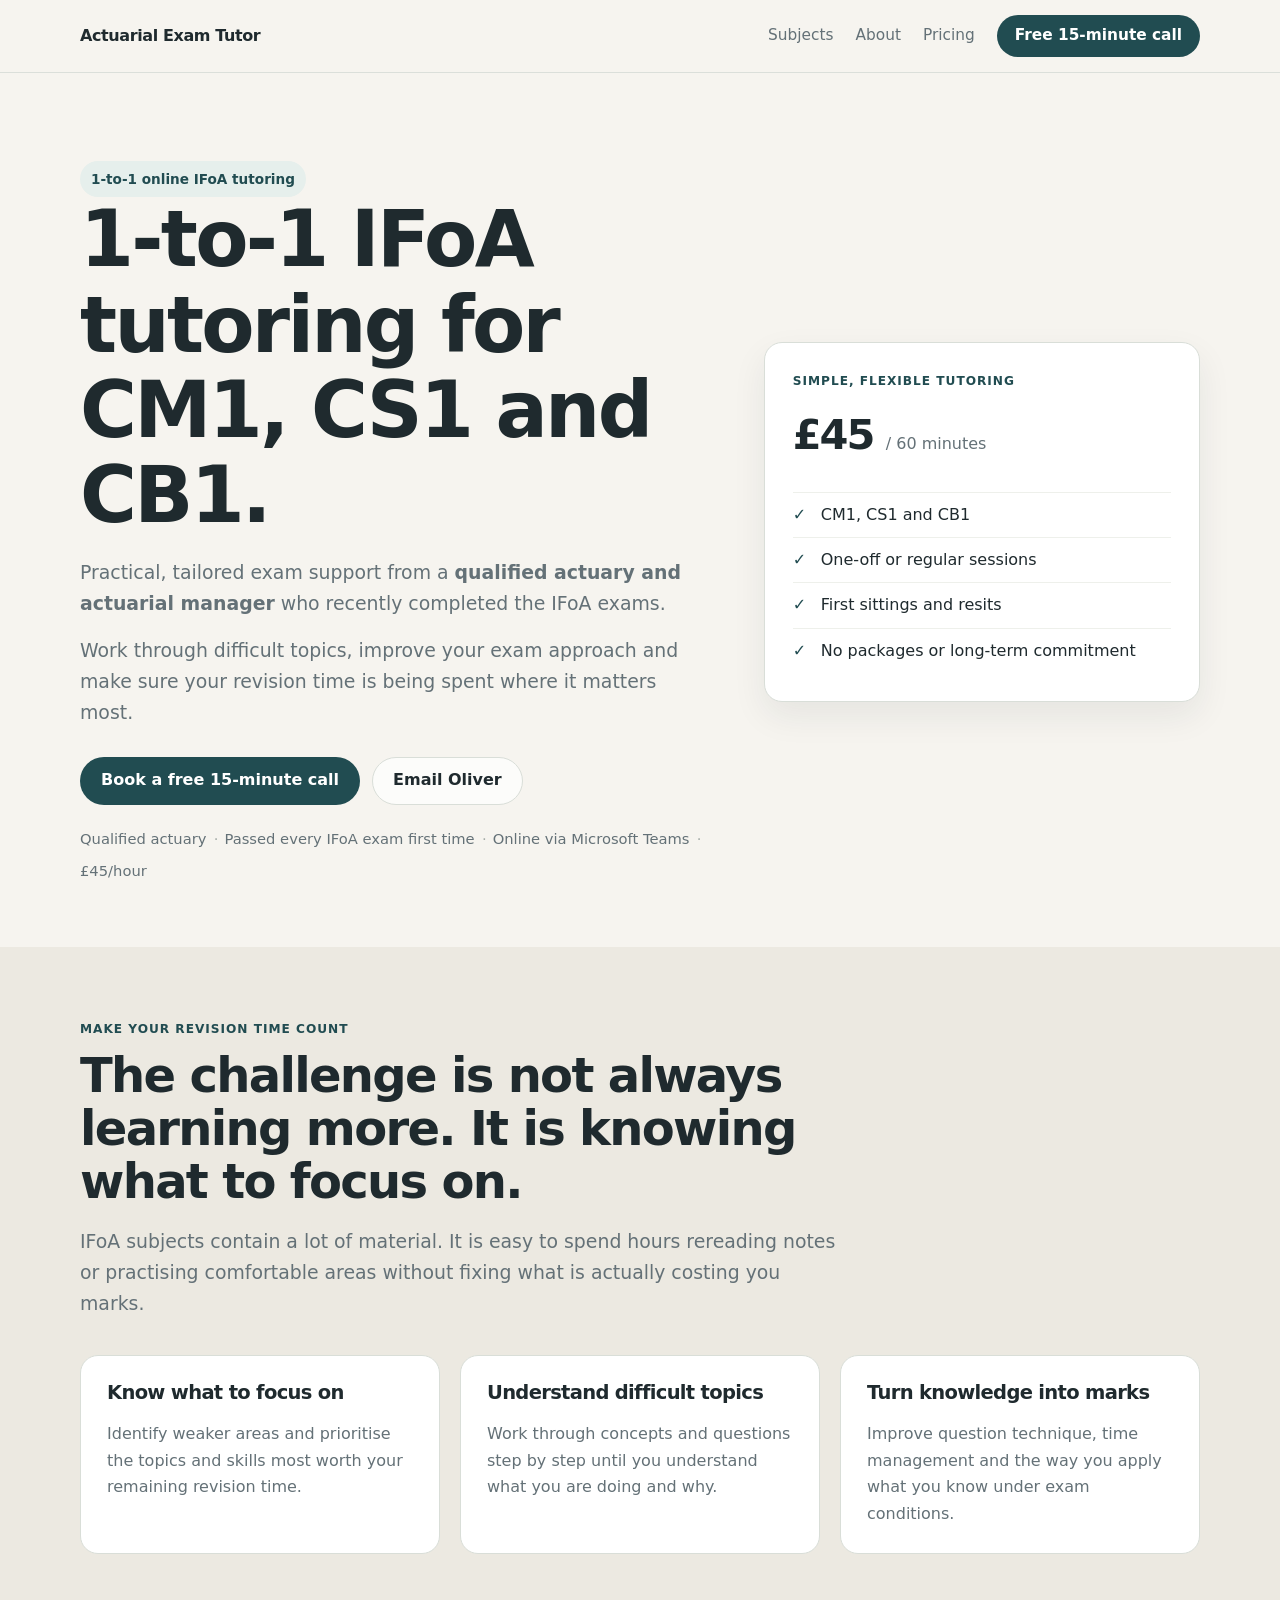
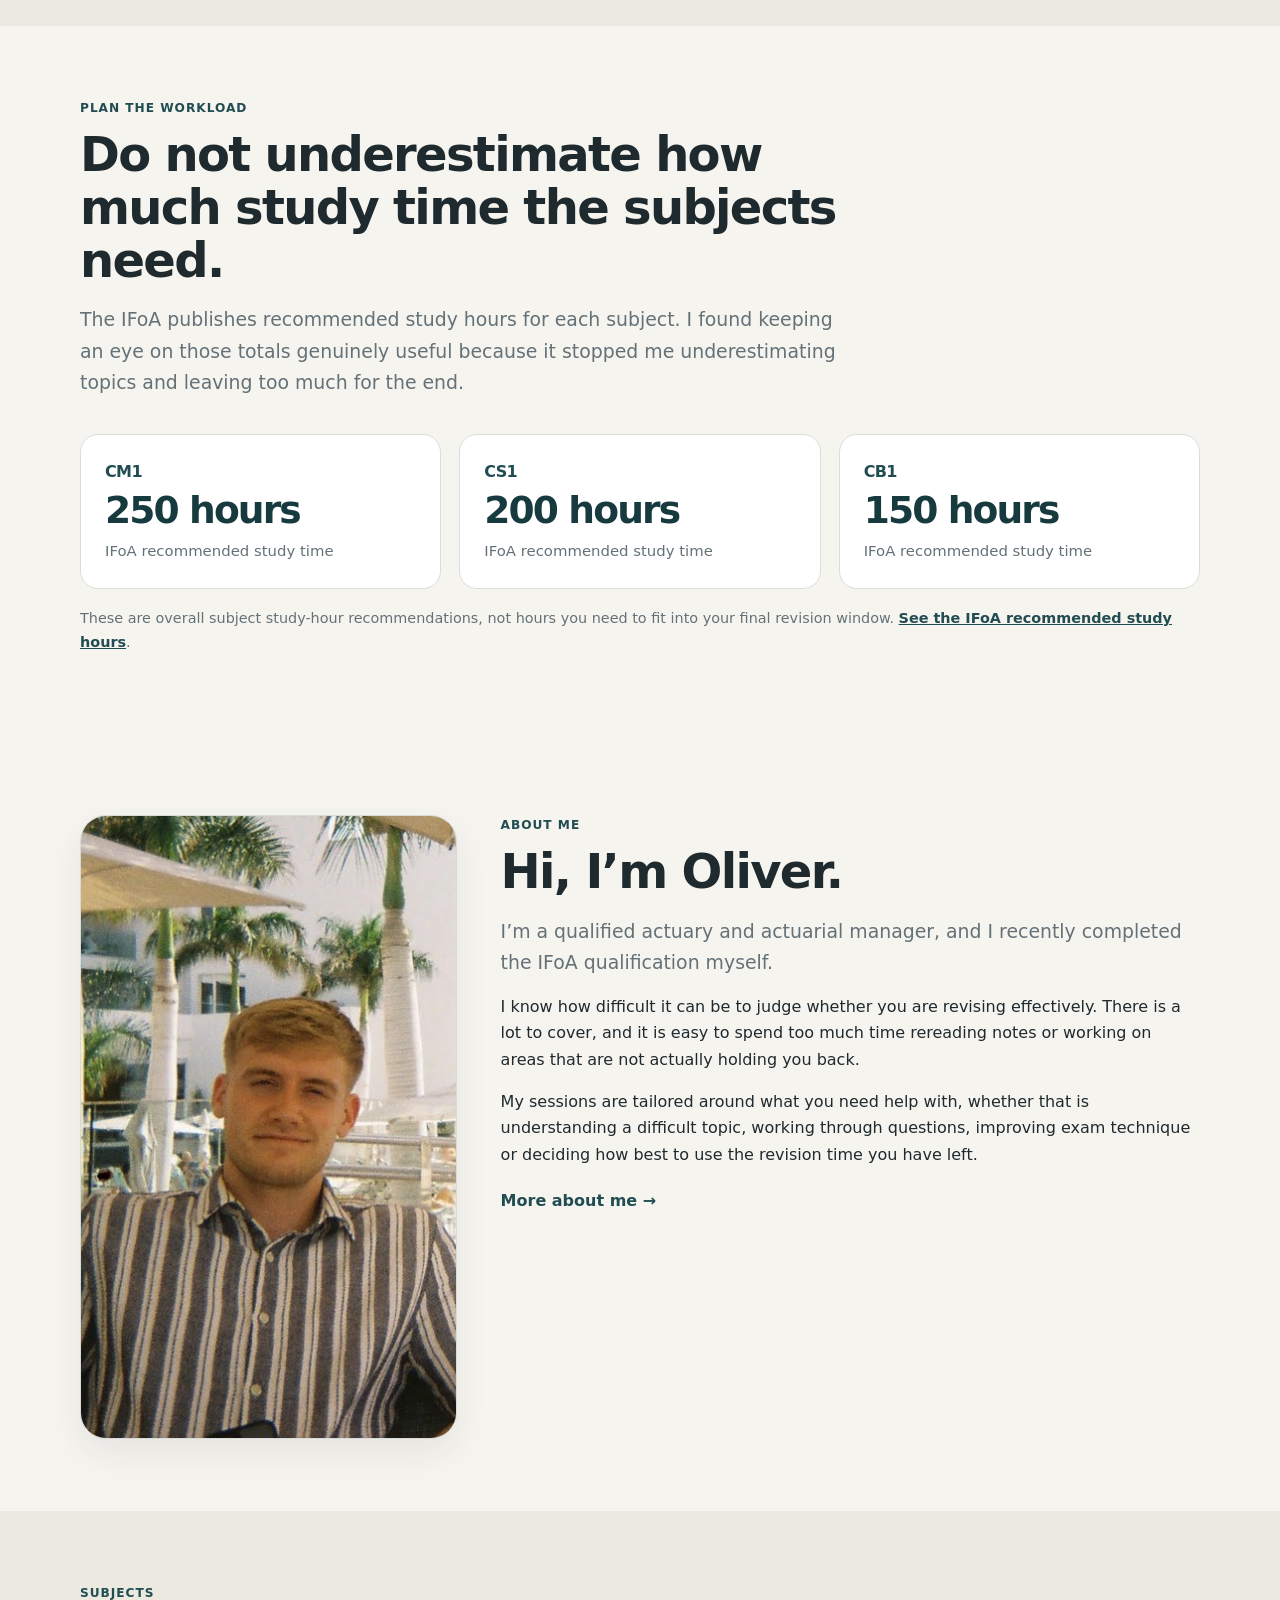
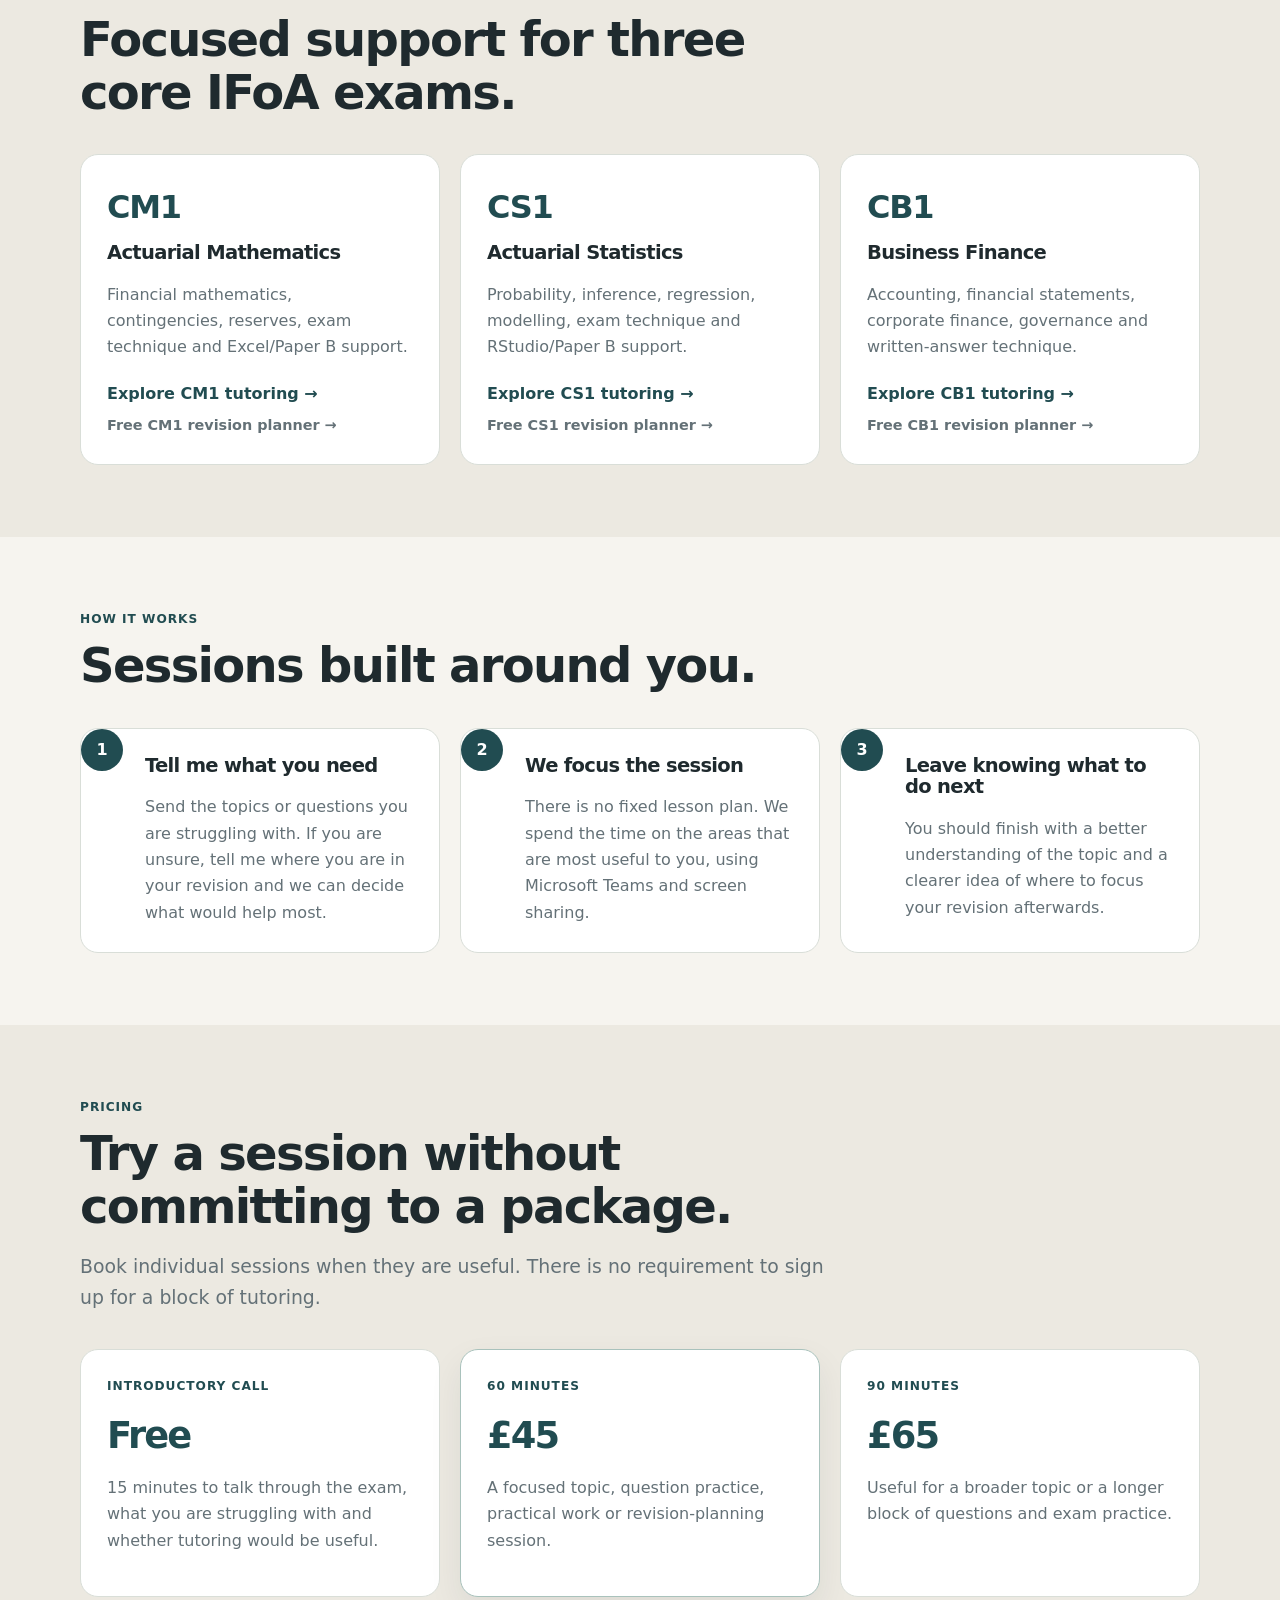
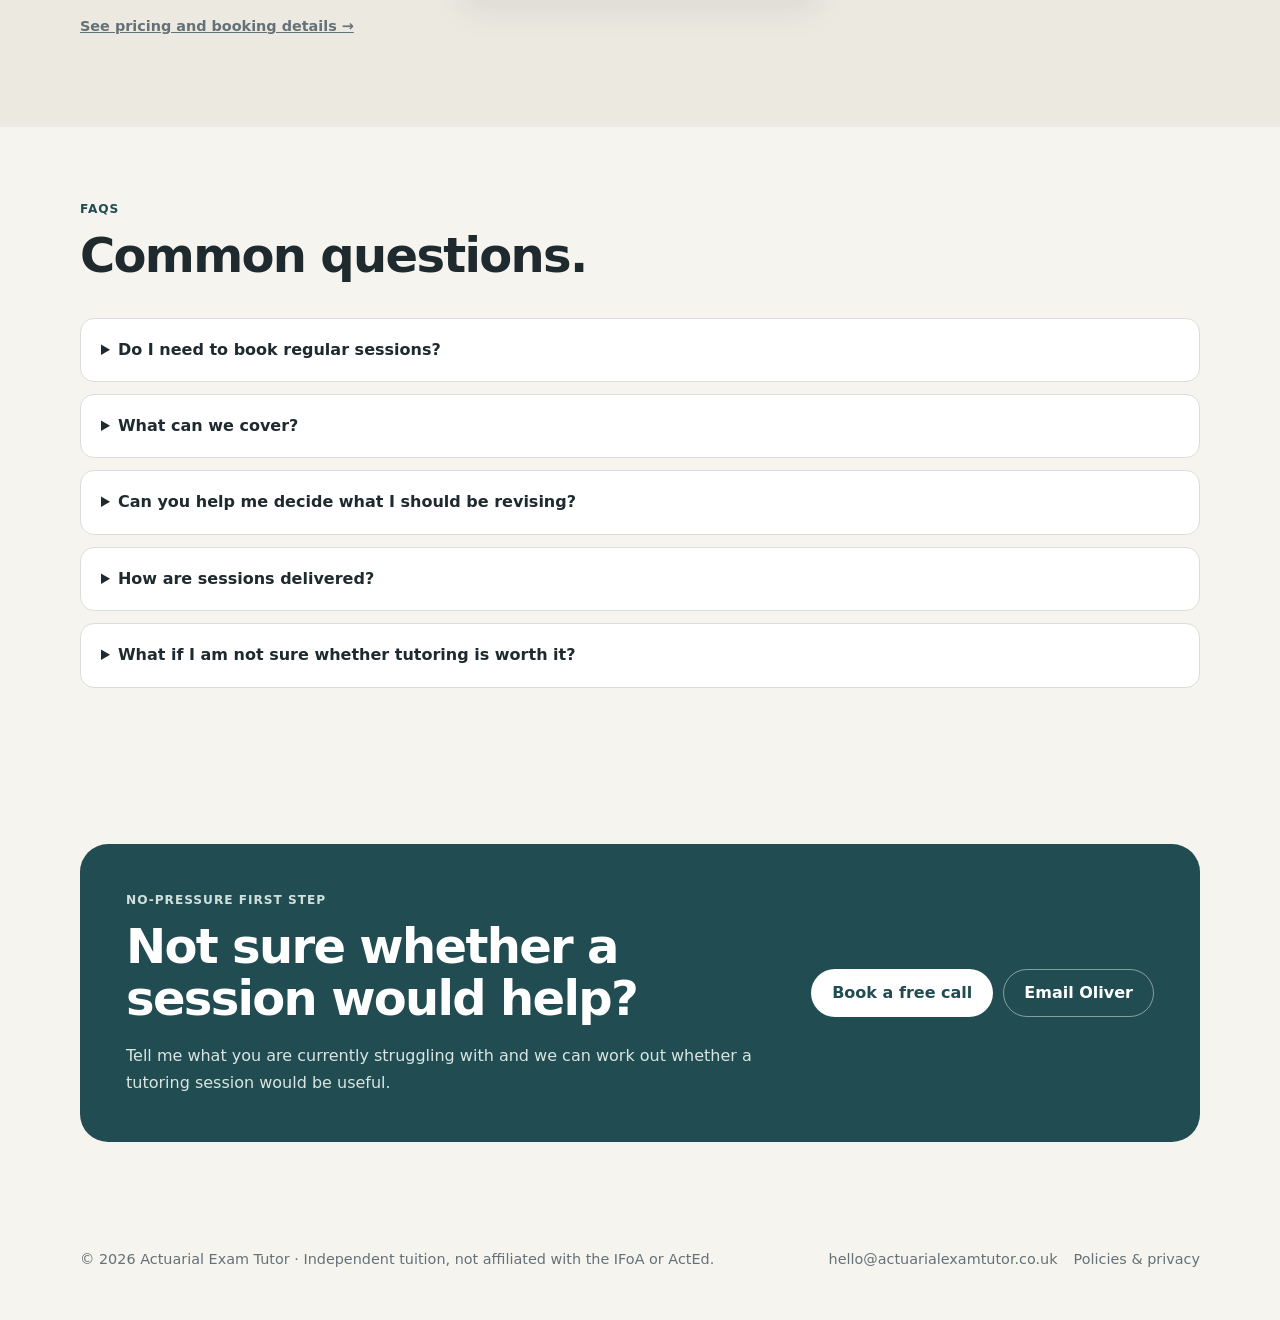
==== commit 930e9ee3: "Add files via upload" ====
--- a/index.html
+++ b/index.html
@@ -5,29 +5,28 @@
 <meta name="viewport" content="width=device-width, initial-scale=1">
 <meta name="robots" content="index,follow">
 <meta name="theme-color" content="#214c51">
-<link rel="icon" href="assets/favicon.svg" type="image/svg+xml">
+<link rel="icon" href="favicon.svg" type="image/svg+xml">
 <link rel="stylesheet" href="styles.css">
 <script src="script.js" defer></script>
-<title>Free CS1 Revision Planner | Flexible IFoA Study Plan</title>
-<meta name="description" content="Download a free flexible CS1 revision planner. Choose 4 to 16 weeks, track the IFoA 200-hour study benchmark and keep RStudio/Paper B practice consistent.">
-<link rel="canonical" href="https://actuarialexamtutor.co.uk/cs1-revision-planner.html">
+<title>Actuarial Exam Tutor | CM1, CS1 &amp; CB1 Online Tuition</title>
+<meta name="description" content="1-to-1 online IFoA tutoring for CM1, CS1 and CB1 from a qualified actuary and actuarial manager. Tailored revision, exam technique and practical support.">
+<link rel="canonical" href="https://actuarialexamtutor.co.uk/">
 <meta property="og:type" content="website">
-<meta property="og:title" content="Free CS1 Revision Planner | Flexible IFoA Study Plan">
-<meta property="og:description" content="Download a free flexible CS1 revision planner. Choose 4 to 16 weeks, track the IFoA 200-hour study benchmark and keep RStudio/Paper B practice consistent.">
-<meta property="og:url" content="https://actuarialexamtutor.co.uk/cs1-revision-planner.html">
+<meta property="og:title" content="Actuarial Exam Tutor | CM1, CS1 &amp; CB1 Online Tuition">
+<meta property="og:description" content="1-to-1 online IFoA tutoring for CM1, CS1 and CB1 from a qualified actuary and actuarial manager. Tailored revision, exam technique and practical support.">
+<meta property="og:url" content="https://actuarialexamtutor.co.uk/">
 <meta property="og:site_name" content="Actuarial Exam Tutor">
-<meta property="og:image" content="https://actuarialexamtutor.co.uk/assets/oliver.jpg">
+<meta property="og:image" content="https://actuarialexamtutor.co.uk/oliver.jpg">
 <meta property="og:image:alt" content="Oliver, qualified actuary and actuarial manager">
 <meta name="twitter:card" content="summary_large_image">
-<script type="application/ld+json">{"@context":"https://schema.org","@type":"LearningResource","name":"Free CS1 revision planner","description":"Flexible CS1 study and revision planner for IFoA candidates","learningResourceType":"Study guide","educationalUse":"Revision","isAccessibleForFree":true,"url":"https://actuarialexamtutor.co.uk/cs1-revision-planner.html"}</script>
-</head>
-<body>
+<script type="application/ld+json">{"@context":"https://schema.org","@type":"Service","name":"Online IFoA actuarial exam tutoring","provider":{"@type":"Person","name":"Oliver","jobTitle":"Qualified actuary and actuarial manager"},"serviceType":"1-to-1 online tutoring for CM1, CS1 and CB1","url":"https://actuarialexamtutor.co.uk/"}</script>
+</head><body>
 <header class="site-header">
   <div class="container nav">
     <a class="brand" href="index.html">Actuarial Exam Tutor</a>
     <button class="menu-toggle" type="button" aria-expanded="false" aria-controls="primary-navigation">Menu</button>
     <nav class="nav-links" id="primary-navigation" aria-label="Primary navigation">
-      <a href="subjects.html" aria-current="page">Subjects</a>
+      <a href="subjects.html">Subjects</a>
       <a href="about.html">About</a>
       <a href="pricing.html">Pricing</a>
       <a class="btn btn-primary btn-small" href="https://cal.com/ollie-pennock-0rkcsl/free-15-minute-actuarial-tutoring-call" target="_blank" rel="noopener">Free 15-minute call</a>
@@ -35,43 +34,144 @@
   </div>
 </header>
 <main>
-<section class="page-hero">
-  <div class="container">
-    <span class="eyebrow">Free CS1 revision planner</span>
-    <h1>Plan your CS1 revision without turning planning into another job.</h1>
-    <p class="lede">A simple Excel planner for structuring CS1 revision, including regular RStudio work alongside the statistical theory.</p>
-    <div class="hero-actions"><a class="btn btn-primary" href="downloads/CS1-revision-planner.xlsx" download>Download the free CS1 planner</a><a class="btn btn-secondary" href="cs1-tutor.html">View CS1 tutoring</a></div>
-    <div class="trust-row"><span>4 to 16 weeks</span><span>No email sign-up</span><span>Excel workbook</span><span>Free</span></div>
+<section class="hero">
+  <div class="container hero-grid">
+    <div>
+      <span class="eyebrow">1-to-1 online IFoA tutoring</span>
+      <h1>1-to-1 IFoA tutoring for CM1, CS1 and CB1.</h1>
+      <p class="lede">Practical, tailored exam support from a <strong>qualified actuary and actuarial manager</strong> who recently completed the IFoA exams.</p>
+      <p class="lede">Work through difficult topics, improve your exam approach and make sure your revision time is being spent where it matters most.</p>
+      <div class="hero-actions">
+        <a class="btn btn-primary" href="https://cal.com/ollie-pennock-0rkcsl/free-15-minute-actuarial-tutoring-call" target="_blank" rel="noopener">Book a free 15-minute call</a>
+        <a class="btn btn-secondary" href="mailto:hello@actuarialexamtutor.co.uk">Email Oliver</a>
+      </div>
+      <div class="trust-row" aria-label="Key tutoring details">
+        <span>Qualified actuary</span><span>Passed every IFoA exam first time</span><span>Online via Microsoft Teams</span><span>£45/hour</span>
+      </div>
+    </div>
+    <aside class="hero-card">
+      <div class="kicker">Simple, flexible tutoring</div>
+      <div class="price">£45 <span>/ 60 minutes</span></div>
+      <ul class="checks">
+        <li>CM1, CS1 and CB1</li>
+        <li>One-off or regular sessions</li>
+        <li>First sittings and resits</li>
+        <li>No packages or long-term commitment</li>
+      </ul>
+    </aside>
   </div>
 </section>
+
 <section class="section alt">
   <div class="container">
-    <div class="section-head"><div class="kicker">Study-hours benchmark</div><h2>The IFoA recommends 200 study hours for CS1.</h2><p class="lede">That is for the subject overall, not a target that needs to be squeezed into your final few weeks. I found tracking the recommended total useful because it stopped me underestimating how much time a subject or topic really needed.</p></div>
+    <div class="section-head">
+      <div class="kicker">Make your revision time count</div>
+      <h2>The challenge is not always learning more. It is knowing what to focus on.</h2>
+      <p class="lede">IFoA subjects contain a lot of material. It is easy to spend hours rereading notes or practising comfortable areas without fixing what is actually costing you marks.</p>
+    </div>
     <div class="grid-3">
-      <div class="card"><h3>200 hours overall</h3><p>The planner keeps the official IFoA recommendation visible as a reference point.</p></div>
-      <div class="card"><h3>Enter hours already done</h3><p>Add your study hours completed so far rather than pretending every hour still needs to be done.</p></div>
-      <div class="card"><h3>See the weekly pace</h3><p>The sheet shows the average weekly pace that would take you to the benchmark over your chosen remaining weeks.</p></div>
+      <div class="card"><h3>Know what to focus on</h3><p>Identify weaker areas and prioritise the topics and skills most worth your remaining revision time.</p></div>
+      <div class="card"><h3>Understand difficult topics</h3><p>Work through concepts and questions step by step until you understand what you are doing and why.</p></div>
+      <div class="card"><h3>Turn knowledge into marks</h3><p>Improve question technique, time management and the way you apply what you know under exam conditions.</p></div>
     </div>
-    <p class="source-note"><a href="https://actuaries.org.uk/curriculum/#recommended-study-hours" target="_blank" rel="noopener">Source: Institute and Faculty of Actuaries recommended study hours</a>.</p>
+  </div>
+</section>
+
+
+<section class="section study-hours-section">
+  <div class="container">
+    <div class="section-head">
+      <div class="kicker">Plan the workload</div>
+      <h2>Do not underestimate how much study time the subjects need.</h2>
+      <p class="lede">The IFoA publishes recommended study hours for each subject. I found keeping an eye on those totals genuinely useful because it stopped me underestimating topics and leaving too much for the end.</p>
+    </div>
+    <div class="study-hours-grid">
+      <div class="study-stat"><span class="subject-code">CM1</span><strong>250 hours</strong><span>IFoA recommended study time</span></div>
+      <div class="study-stat"><span class="subject-code">CS1</span><strong>200 hours</strong><span>IFoA recommended study time</span></div>
+      <div class="study-stat"><span class="subject-code">CB1</span><strong>150 hours</strong><span>IFoA recommended study time</span></div>
+    </div>
+    <p class="source-note">These are overall subject study-hour recommendations, not hours you need to fit into your final revision window. <a href="https://actuaries.org.uk/curriculum/#recommended-study-hours" target="_blank" rel="noopener">See the IFoA recommended study hours</a>.</p>
+  </div>
+</section>
+
+<section class="section">
+  <div class="container about-wrap">
+    <div>
+      <img class="profile-photo" src="oliver.jpg" alt="Oliver, qualified actuary and actuarial manager" width="908" height="624" loading="lazy">
+    </div>
+    <div>
+      <div class="kicker">About me</div>
+      <h2>Hi, I’m Oliver.</h2>
+      <p class="lede">I’m a qualified actuary and actuarial manager, and I recently completed the IFoA qualification myself.</p>
+      <p>I know how difficult it can be to judge whether you are revising effectively. There is a lot to cover, and it is easy to spend too much time rereading notes or working on areas that are not actually holding you back.</p>
+      <p>My sessions are tailored around what you need help with, whether that is understanding a difficult topic, working through questions, improving exam technique or deciding how best to use the revision time you have left.</p>
+      <a class="card-link" href="about.html">More about me →</a>
+    </div>
+  </div>
+</section>
+
+<section class="section alt">
+  <div class="container">
+    <div class="section-head">
+      <div class="kicker">Subjects</div>
+      <h2>Focused support for three core IFoA exams.</h2>
+    </div>
+    <div class="grid-3">
+      <div class="card"><div class="subject-code">CM1</div><h3>Actuarial Mathematics</h3><p>Financial mathematics, contingencies, reserves, exam technique and Excel/Paper B support.</p><a class="card-link" href="cm1-tutor.html">Explore CM1 tutoring →</a><a class="resource-link" href="cm1-revision-planner.html">Free CM1 revision planner →</a></div>
+      <div class="card"><div class="subject-code">CS1</div><h3>Actuarial Statistics</h3><p>Probability, inference, regression, modelling, exam technique and RStudio/Paper B support.</p><a class="card-link" href="cs1-tutor.html">Explore CS1 tutoring →</a><a class="resource-link" href="cs1-revision-planner.html">Free CS1 revision planner →</a></div>
+      <div class="card"><div class="subject-code">CB1</div><h3>Business Finance</h3><p>Accounting, financial statements, corporate finance, governance and written-answer technique.</p><a class="card-link" href="cb1-tutor.html">Explore CB1 tutoring →</a><a class="resource-link" href="cb1-revision-planner.html">Free CB1 revision planner →</a></div>
+    </div>
+  </div>
+</section>
+
+<section class="section">
+  <div class="container">
+    <div class="section-head"><div class="kicker">How it works</div><h2>Sessions built around you.</h2></div>
+    <div class="grid-3 steps">
+      <div class="card step"><h3>Tell me what you need</h3><p>Send the topics or questions you are struggling with. If you are unsure, tell me where you are in your revision and we can decide what would help most.</p></div>
+      <div class="card step"><h3>We focus the session</h3><p>There is no fixed lesson plan. We spend the time on the areas that are most useful to you, using Microsoft Teams and screen sharing.</p></div>
+      <div class="card step"><h3>Leave knowing what to do next</h3><p>You should finish with a better understanding of the topic and a clearer idea of where to focus your revision afterwards.</p></div>
+    </div>
+  </div>
+</section>
+
+<section class="section alt">
+  <div class="container">
+    <div class="section-head"><div class="kicker">Pricing</div><h2>Try a session without committing to a package.</h2><p class="lede">Book individual sessions when they are useful. There is no requirement to sign up for a block of tutoring.</p></div>
+    <div class="pricing-grid">
+      <div class="price-card"><div class="kicker">Introductory call</div><div class="amount">Free</div><p>15 minutes to talk through the exam, what you are struggling with and whether tutoring would be useful.</p></div>
+      <div class="price-card featured"><div class="kicker">60 minutes</div><div class="amount">£45</div><p>A focused topic, question practice, practical work or revision-planning session.</p></div>
+      <div class="price-card"><div class="kicker">90 minutes</div><div class="amount">£65</div><p>Useful for a broader topic or a longer block of questions and exam practice.</p></div>
+    </div>
+    <p class="small" style="margin-top:18px"><a href="pricing.html"><strong>See pricing and booking details →</strong></a></p>
+  </div>
+</section>
+
+<section class="section">
+  <div class="container faq">
+    <div class="section-head"><div class="kicker">FAQs</div><h2>Common questions.</h2></div>
+    <details><summary>Do I need to book regular sessions?</summary><p>No. You can book a single session, a handful of sessions around particular topics, or more regular support if that is useful.</p></details>
+    <details><summary>What can we cover?</summary><p>Anything within CM1, CS1 or CB1, including difficult concepts, questions, practical work, exam technique and deciding how best to use your remaining revision time.</p></details>
+    <details><summary>Can you help me decide what I should be revising?</summary><p>Yes. One of the main aims of the tutoring is to make revision more focused. We can identify weaker areas and work out where your remaining time is most likely to make a difference.</p></details>
+    <details><summary>How are sessions delivered?</summary><p>Sessions are online using Microsoft Teams with screen sharing. You can send topics or questions in advance so I can prepare around what you need.</p></details>
+    <details><summary>What if I am not sure whether tutoring is worth it?</summary><p>Book the free 15-minute call or email me first. There is no obligation to book a paid session afterwards.</p></details>
   </div>
 </section>
 <section class="section">
-  <div class="container grid-2">
-    <div><div class="kicker">How it works</div><h2>Set it up in a few minutes.</h2><ol class="number-list"><li><strong>Choose 4 to 16 weeks.</strong> The weekly focus changes automatically.</li><li><strong>Add your study hours.</strong> Enter hours completed so far and what you realistically have available each week.</li><li><strong>Follow the weekly focus.</strong> Use it as a guide, not a rigid timetable.</li><li><strong>Update confidence and mistakes occasionally.</strong> The workbook is deliberately light on admin.</li></ol></div>
-    <div class="soft-box"><h3>What the plan covers</h3><p>Distributions, random variables, estimation, hypothesis testing, regression, glms, bayesian statistics and mixed exam practice.</p><p>RStudio / Paper B practice runs through the plan so you keep applying and interpreting the theory rather than treating R as a separate last-minute task.</p></div>
-  </div>
-</section>
-<section class="section alt">
   <div class="container">
-    <div class="section-head"><div class="kicker">Why it is deliberately simple</div><h2>A revision planner should save time, not consume it.</h2><p class="lede">There are only four student-facing sheets: Start here, Weekly plan, Topic confidence and Mistake log. You do not need to log every question, every minute or every mark.</p></div>
-    <div class="resource-box">
-      <div><h2>Download the CS1 planner.</h2><p class="lede">Use it as a starting structure, then adapt the priorities to what your own question practice tells you.</p><div class="hero-actions"><a class="btn btn-primary" href="downloads/CS1-revision-planner.xlsx" download>Download .xlsx</a><a class="btn btn-secondary" href="mailto:hello@actuarialexamtutor.co.uk?subject=CS1%20revision%20planner">Ask me a question</a></div></div>
-      <div><ul class="resource-points"><li>no sign-up</li><li>no macros</li><li>works as a lightweight weekly guide</li><li>includes the IFoA study-hours benchmark</li><li>independent resource, not official IFoA material</li></ul></div>
+    <div class="cta">
+      <div>
+        <div class="kicker" style="color:#cfe0dc">No-pressure first step</div>
+        <h2>Not sure whether a session would help?</h2>
+        <p>Tell me what you are currently struggling with and we can work out whether a tutoring session would be useful.</p>
+      </div>
+      <div class="cta-actions">
+        <a class="btn" href="https://cal.com/ollie-pennock-0rkcsl/free-15-minute-actuarial-tutoring-call" target="_blank" rel="noopener">Book a free call</a>
+        <a class="btn ghost" href="mailto:hello@actuarialexamtutor.co.uk">Email Oliver</a>
+      </div>
     </div>
   </div>
 </section>
-<section class="section"><div class="container faq"><div class="section-head"><div class="kicker">Planner FAQs</div><h2>Before you download.</h2></div><details><summary>Do I need to complete all 200 hours during my chosen revision window?</summary><p>No. The IFoA figure is an overall recommended study time for CS1. Enter the hours you have already completed and treat the remaining figure as context rather than a rigid requirement.</p></details><details><summary>What if the suggested weekly pace is unrealistic?</summary><p>Use that as a warning that you may need to prioritise more aggressively. The planner is there to make the workload visible, not to tell you to force an impossible number of hours into a week.</p></details><details><summary>Is the planner official IFoA material?</summary><p>No. It is an independent planning tool. Always check the current IFoA syllabus and exam guidance for the sitting you are preparing for.</p></details></div></section>
-<section class="section"><div class="container"><div class="cta"><div><div class="kicker" style="color:#cfe0dc">Need more targeted help?</div><h2>Use the planner yourself, or bring the weak areas into a session.</h2><p>If the planner shows where you are struggling but you are not sure how to fix it, we can focus a 1-to-1 session on exactly those areas.</p></div><div class="cta-actions"><a class="btn" href="cs1-tutor.html">View CS1 tutoring</a><a class="btn ghost" href="https://cal.com/ollie-pennock-0rkcsl/free-15-minute-actuarial-tutoring-call" target="_blank" rel="noopener">Book a free call</a></div></div></div></section>
 </main>
 <footer>
   <div class="container">
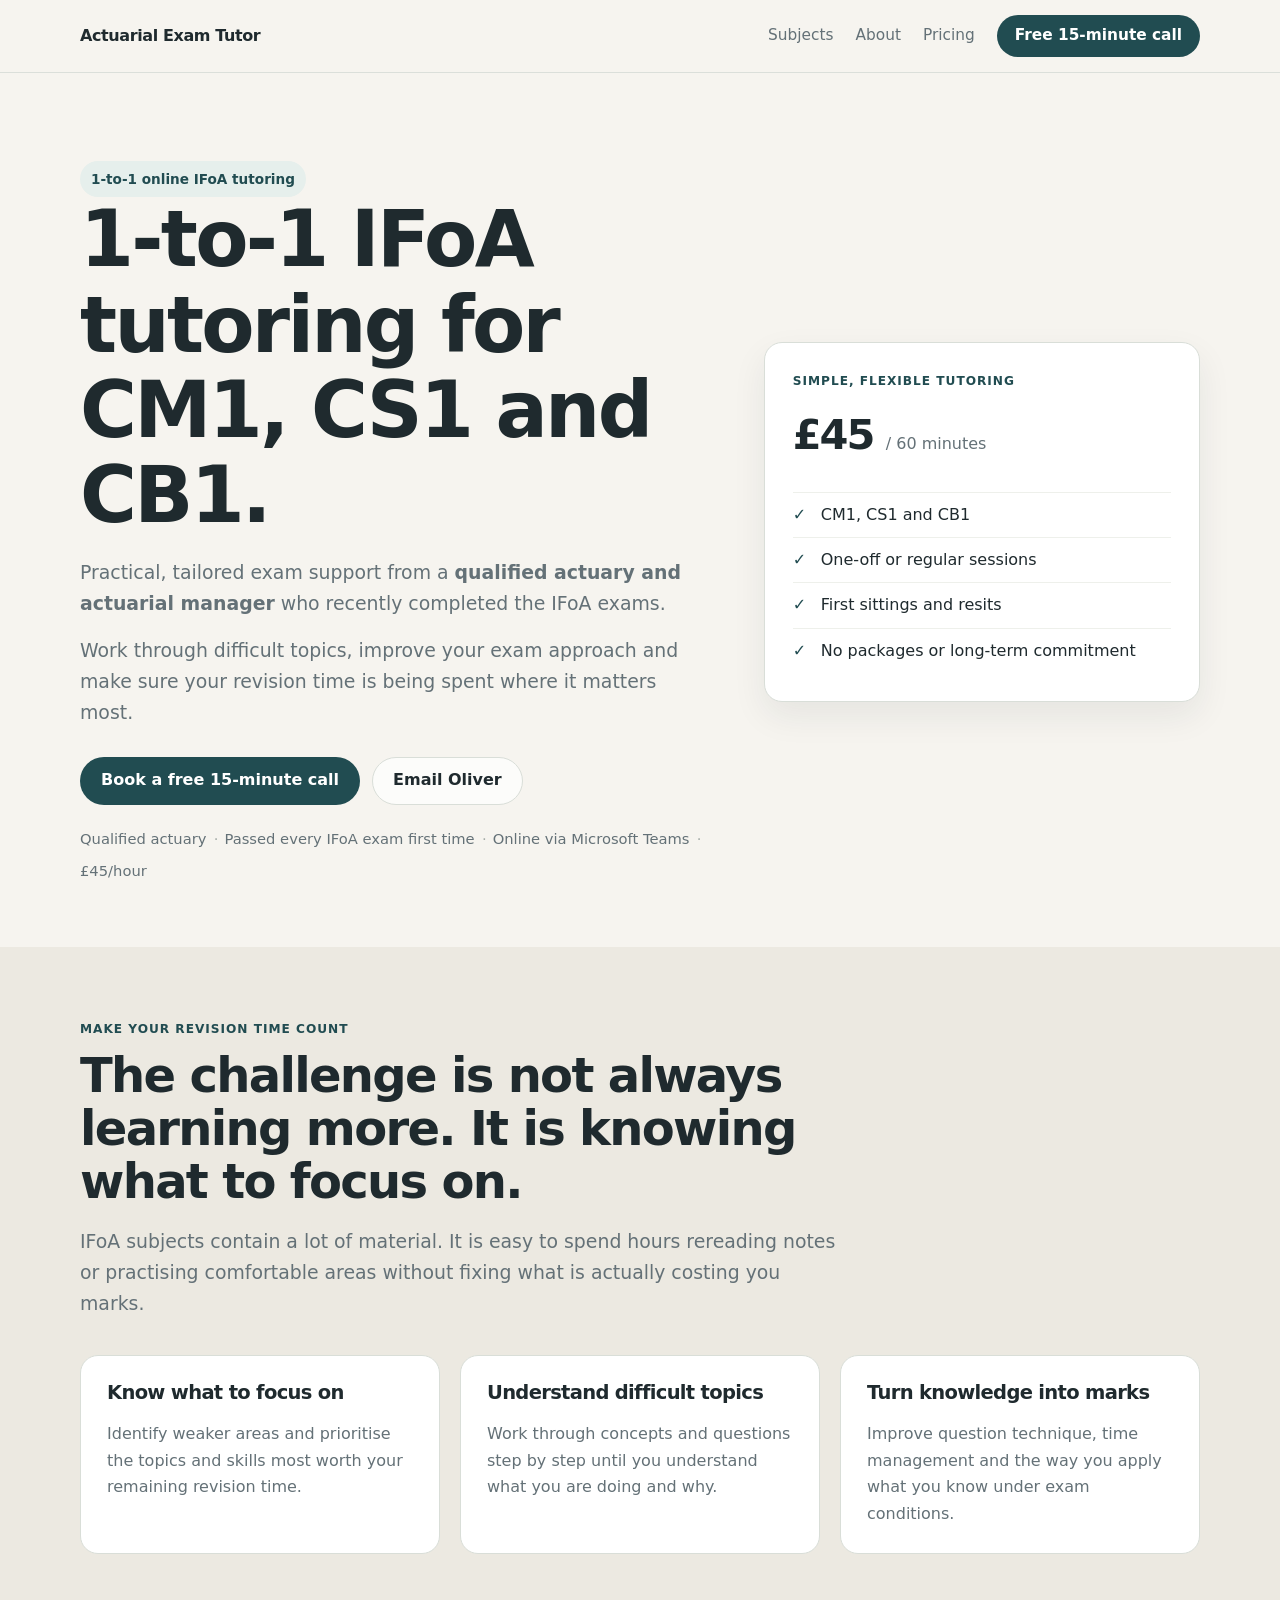
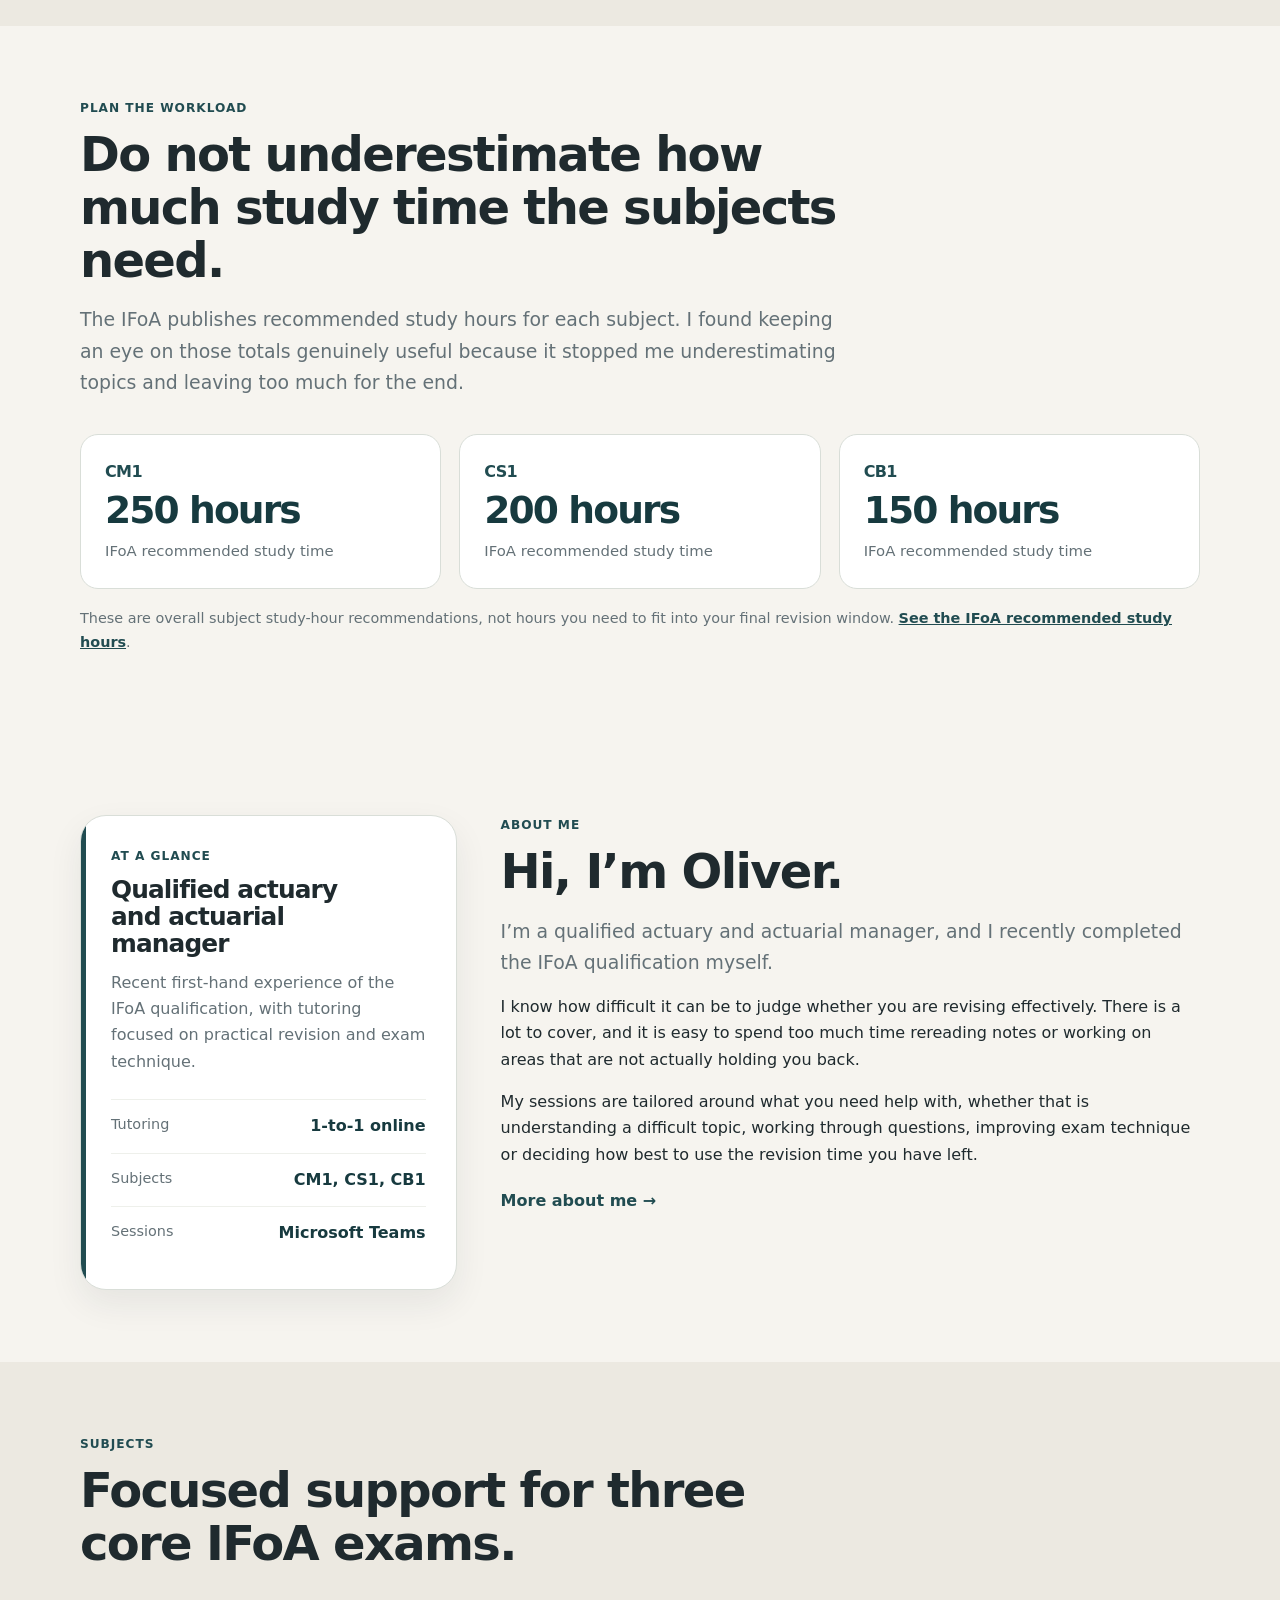
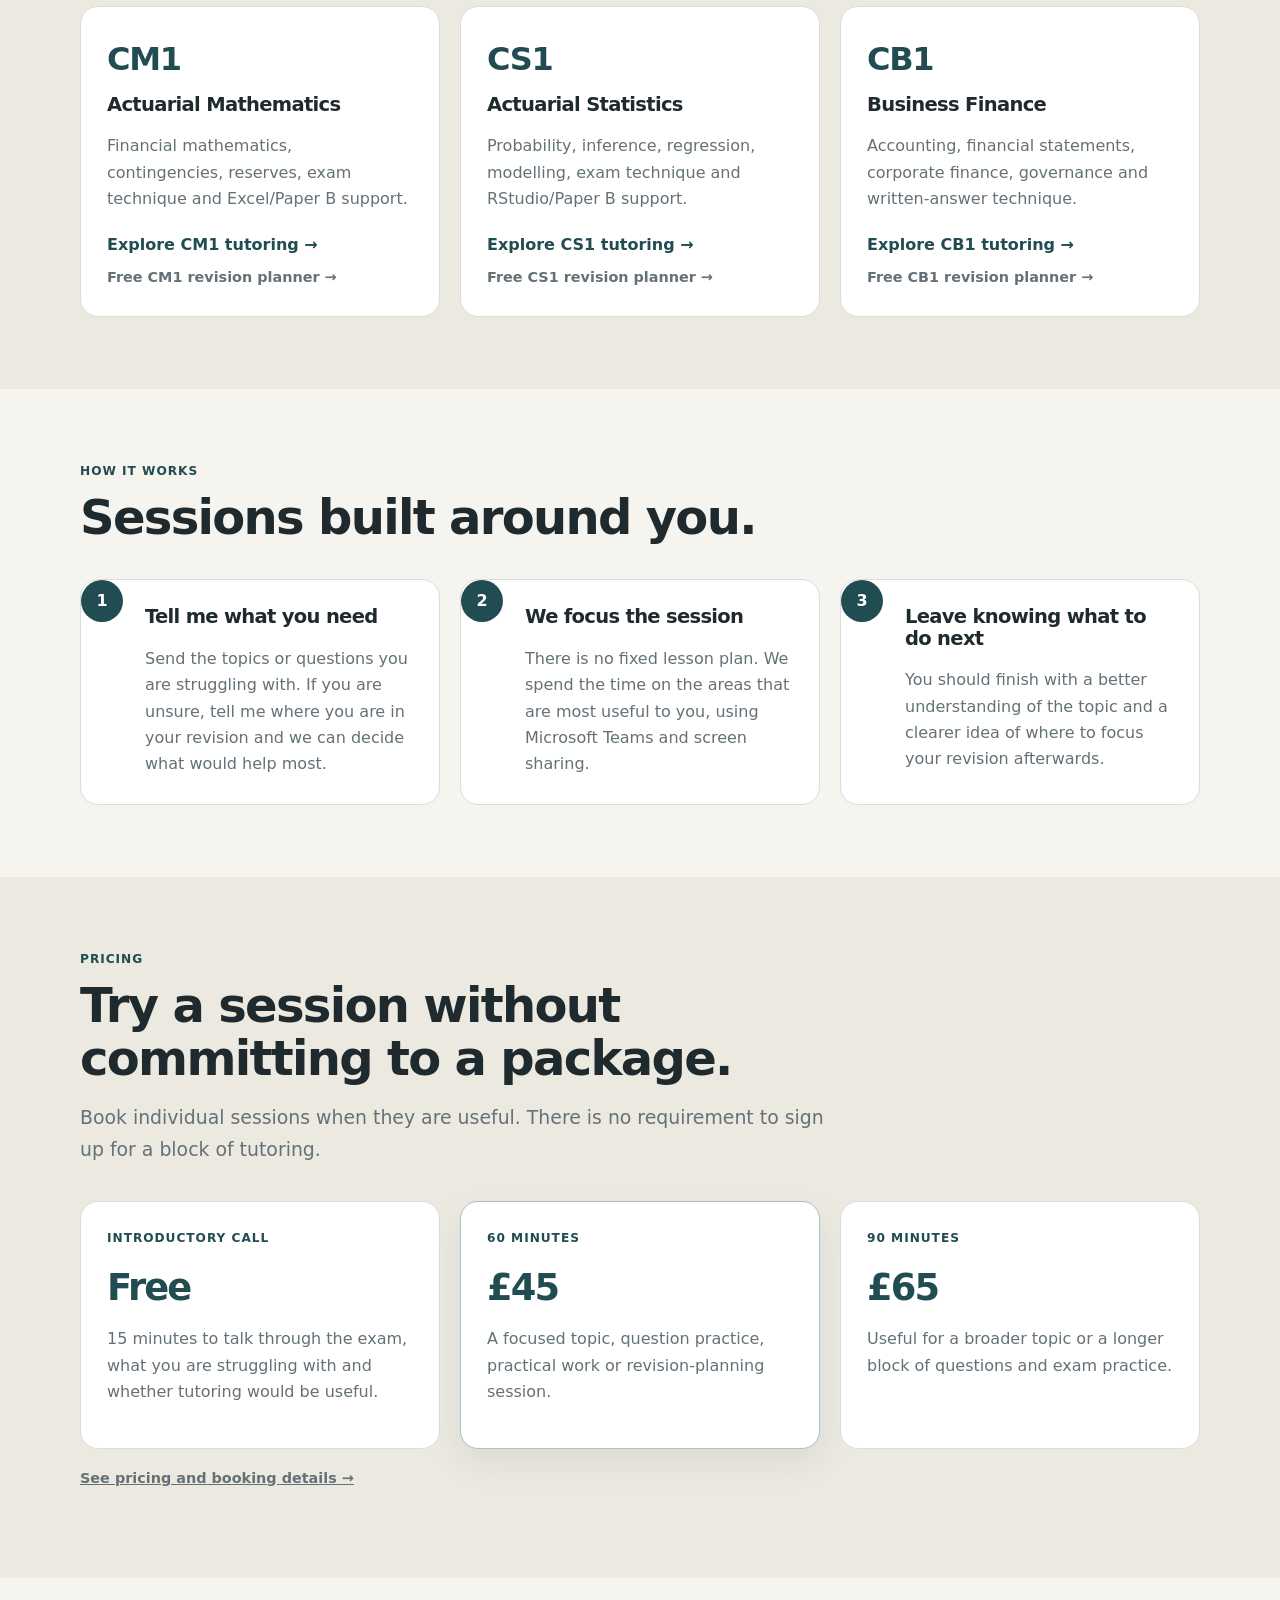
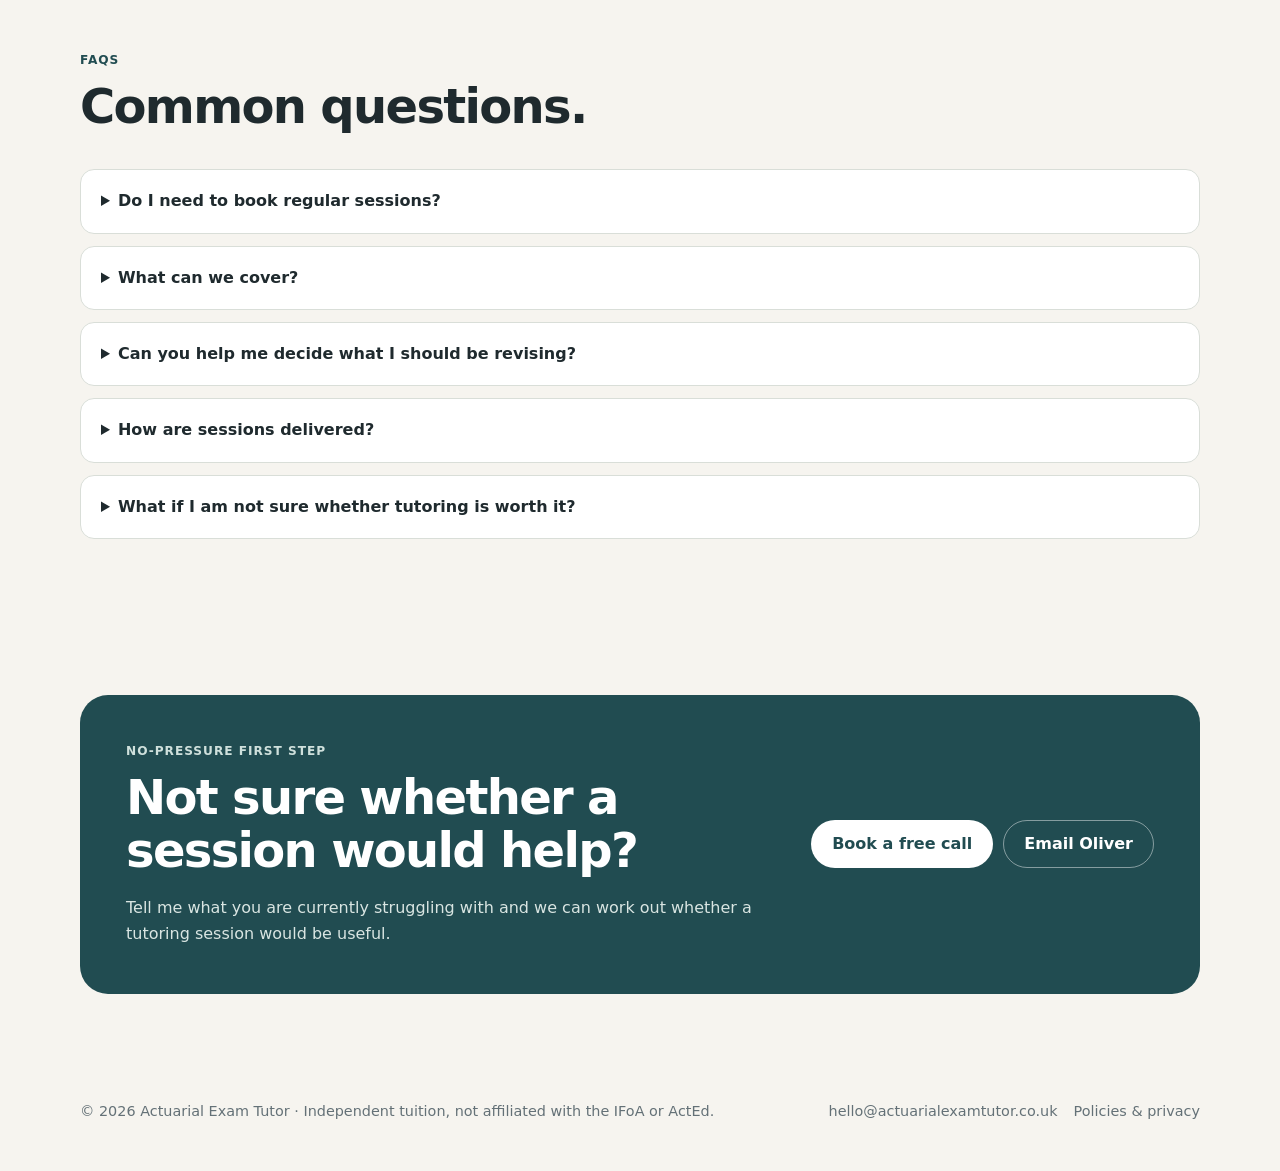
==== commit b311a93c: "Add files via upload" ====
--- a/index.html
+++ b/index.html
@@ -5,7 +5,9 @@
 <meta name="viewport" content="width=device-width, initial-scale=1">
 <meta name="robots" content="index,follow">
 <meta name="theme-color" content="#214c51">
-<link rel="icon" href="favicon.svg" type="image/svg+xml">
+<link rel="icon" href="favicon.ico" sizes="any">
+<link rel="icon" type="image/png" sizes="32x32" href="favicon-32x32.png">
+<link rel="apple-touch-icon" sizes="180x180" href="apple-touch-icon.png">
 <link rel="stylesheet" href="styles.css">
 <script src="script.js" defer></script>
 <title>Actuarial Exam Tutor | CM1, CS1 &amp; CB1 Online Tuition</title>
@@ -16,9 +18,7 @@
 <meta property="og:description" content="1-to-1 online IFoA tutoring for CM1, CS1 and CB1 from a qualified actuary and actuarial manager. Tailored revision, exam technique and practical support.">
 <meta property="og:url" content="https://actuarialexamtutor.co.uk/">
 <meta property="og:site_name" content="Actuarial Exam Tutor">
-<meta property="og:image" content="https://actuarialexamtutor.co.uk/oliver.jpg">
-<meta property="og:image:alt" content="Oliver, qualified actuary and actuarial manager">
-<meta name="twitter:card" content="summary_large_image">
+<meta name="twitter:card" content="summary">
 <script type="application/ld+json">{"@context":"https://schema.org","@type":"Service","name":"Online IFoA actuarial exam tutoring","provider":{"@type":"Person","name":"Oliver","jobTitle":"Qualified actuary and actuarial manager"},"serviceType":"1-to-1 online tutoring for CM1, CS1 and CB1","url":"https://actuarialexamtutor.co.uk/"}</script>
 </head><body>
 <header class="site-header">
@@ -43,7 +43,7 @@
       <p class="lede">Work through difficult topics, improve your exam approach and make sure your revision time is being spent where it matters most.</p>
       <div class="hero-actions">
         <a class="btn btn-primary" href="https://cal.com/ollie-pennock-0rkcsl/free-15-minute-actuarial-tutoring-call" target="_blank" rel="noopener">Book a free 15-minute call</a>
-        <a class="btn btn-secondary" href="mailto:hello@actuarialexamtutor.co.uk">Email Oliver</a>
+        <a class="btn btn-secondary" href="mailto:hello@actuarialexamtutor.co.uk" title="Opens your email app and copies the address">Email Oliver</a>
       </div>
       <div class="trust-row" aria-label="Key tutoring details">
         <span>Qualified actuary</span><span>Passed every IFoA exam first time</span><span>Online via Microsoft Teams</span><span>£45/hour</span>
@@ -96,9 +96,16 @@
 
 <section class="section">
   <div class="container about-wrap">
-    <div>
-      <img class="profile-photo" src="oliver.jpg" alt="Oliver, qualified actuary and actuarial manager" width="908" height="624" loading="lazy">
-    </div>
+    <aside class="profile-card" aria-label="Tutor details">
+      <div class="kicker">At a glance</div>
+      <h3>Qualified actuary and actuarial manager</h3>
+      <p>Recent first-hand experience of the IFoA qualification, with tutoring focused on practical revision and exam technique.</p>
+      <dl class="profile-facts">
+        <div><dt>Tutoring</dt><dd>1-to-1 online</dd></div>
+        <div><dt>Subjects</dt><dd>CM1, CS1, CB1</dd></div>
+        <div><dt>Sessions</dt><dd>Microsoft Teams</dd></div>
+      </dl>
+    </aside>
     <div>
       <div class="kicker">About me</div>
       <h2>Hi, I’m Oliver.</h2>
@@ -167,7 +174,7 @@
       </div>
       <div class="cta-actions">
         <a class="btn" href="https://cal.com/ollie-pennock-0rkcsl/free-15-minute-actuarial-tutoring-call" target="_blank" rel="noopener">Book a free call</a>
-        <a class="btn ghost" href="mailto:hello@actuarialexamtutor.co.uk">Email Oliver</a>
+        <a class="btn ghost" href="mailto:hello@actuarialexamtutor.co.uk" title="Opens your email app and copies the address">Email Oliver</a>
       </div>
     </div>
   </div>
@@ -176,8 +183,9 @@
 <footer>
   <div class="container">
     <span>© 2026 Actuarial Exam Tutor · Independent tuition, not affiliated with the IFoA or ActEd.</span>
-    <span class="footer-links"><a href="mailto:hello@actuarialexamtutor.co.uk">hello@actuarialexamtutor.co.uk</a><a href="policies.html">Policies & privacy</a></span>
+    <span class="footer-links"><a href="mailto:hello@actuarialexamtutor.co.uk" title="Opens your email app and copies the address">hello@actuarialexamtutor.co.uk</a><a href="policies.html">Policies & privacy</a></span>
   </div>
 </footer>
+  <!-- Cloudflare Web Analytics --><script type='module' src='https://static.cloudflareinsights.com/beacon.min.js' data-cf-beacon='{"token": "cf0be8eadffd494193982fc8e94c1e36"}'></script><!-- End Cloudflare Web Analytics -->
 </body>
 </html>
--- a/styles.css
+++ b/styles.css
@@ -67,18 +67,61 @@
 .step{position:relative;padding-left:64px}
 .step:before{counter-increment:step;content:counter(step);position:absolute;left:0;top:0;width:42px;height:42px;border-radius:50%;display:grid;place-items:center;background:var(--accent);color:white;font-weight:850}
 .about-wrap{display:grid;grid-template-columns:.7fr 1.3fr;gap:44px;align-items:start}
-.profile-photo{width:100%;border-radius:26px;box-shadow:var(--shadow);border:1px solid rgba(33,76,81,.14);aspect-ratio:1.18/1;object-fit:cover;object-position:50% 42%}
 .photo-caption{font-size:.82rem;color:var(--muted);margin-top:10px}
+.profile-card{
+  position:relative;
+  overflow:hidden;
+  background:var(--surface);
+  border:1px solid var(--line);
+  border-radius:26px;
+  padding:30px;
+  box-shadow:var(--shadow);
+}
+.profile-card::before{
+  content:"";
+  position:absolute;
+  left:0;
+  top:0;
+  bottom:0;
+  width:5px;
+  background:var(--accent);
+}
+.profile-card h3{
+  font-size:1.55rem;
+  max-width:14ch;
+  margin-bottom:12px;
+}
+.profile-card > p{
+  color:var(--muted);
+  margin-bottom:24px;
+}
+.profile-facts{
+  margin:0;
+}
+.profile-facts div{
+  display:flex;
+  justify-content:space-between;
+  gap:18px;
+  padding:13px 0;
+  border-top:1px solid #eef0eb;
+}
+.profile-facts dt{
+  color:var(--muted);
+  font-size:.9rem;
+}
+.profile-facts dd{
+  margin:0;
+  text-align:right;
+  font-weight:780;
+  color:var(--accent-deep);
+}
+
 .soft-box{background:var(--accent-soft);border:1px solid #d5e3df;border-radius:var(--radius);padding:24px}
 .note{border-left:4px solid var(--warm);padding:14px 18px;background:#fffaf4;border-radius:0 12px 12px 0}
 .list-clean{padding-left:1.1rem}
 .list-clean li{margin:.45rem 0}
 .inline-links{display:flex;gap:16px;flex-wrap:wrap;margin-top:18px}
 .inline-links a{font-weight:780;color:var(--accent);text-decoration:none}
-.results-grid{display:grid;grid-template-columns:repeat(3,1fr);gap:14px;margin:24px 0}
-.result-card{background:#fff;border:1px solid var(--line);border-radius:15px;padding:18px;text-align:center}
-.result-card strong{display:block;font-size:2rem;letter-spacing:-.04em;color:var(--accent)}
-.result-card span{color:var(--muted);font-size:.9rem}
 .resource-box{display:grid;grid-template-columns:1.25fr .75fr;gap:28px;align-items:center;background:var(--accent-soft);border:1px solid #d1e1dc;border-radius:24px;padding:32px}
 .resource-meta{color:var(--muted);font-size:.9rem;margin-top:12px}
 .resource-points{margin:0;padding-left:1.1rem;color:var(--muted)}
@@ -117,7 +160,6 @@
 .footer-links a:hover{color:var(--ink)}
 @media(max-width:900px){
   .hero-grid,.about-wrap,.resource-box{grid-template-columns:1fr}
-  .profile-photo{max-width:620px}
   .pricing-grid{grid-template-columns:1fr}
 }
 @media(max-width:820px){
@@ -130,7 +172,7 @@
   .nav-links .btn{margin-top:5px}
   .hero{padding:60px 0 48px}
   .section{padding:58px 0}
-  .grid-3,.grid-2,.subject-topics,.results-grid{grid-template-columns:1fr}
+  .grid-3,.grid-2,.subject-topics{grid-template-columns:1fr}
   .hero-card{max-width:580px}
   .cta{align-items:flex-start;flex-direction:column;padding:32px}
   .cta-actions{width:100%}
@@ -164,3 +206,24 @@
 .number-list li{margin:0 0 16px;padding-left:4px;color:var(--muted)}
 .number-list strong{color:var(--ink)}
 @media(max-width:820px){.study-hours-grid{grid-template-columns:1fr}}
+
+
+.email-toast{
+  position:fixed;
+  left:50%;
+  bottom:24px;
+  z-index:1000;
+  max-width:min(520px,calc(100% - 32px));
+  transform:translate(-50%,18px);
+  background:#173a3f;
+  color:#fff;
+  padding:12px 16px;
+  border-radius:12px;
+  box-shadow:0 14px 34px rgba(25,45,48,.18);
+  font-size:.9rem;
+  line-height:1.4;
+  opacity:0;
+  pointer-events:none;
+  transition:opacity .18s ease,transform .18s ease;
+}
+.email-toast.show{opacity:1;transform:translate(-50%,0)}
